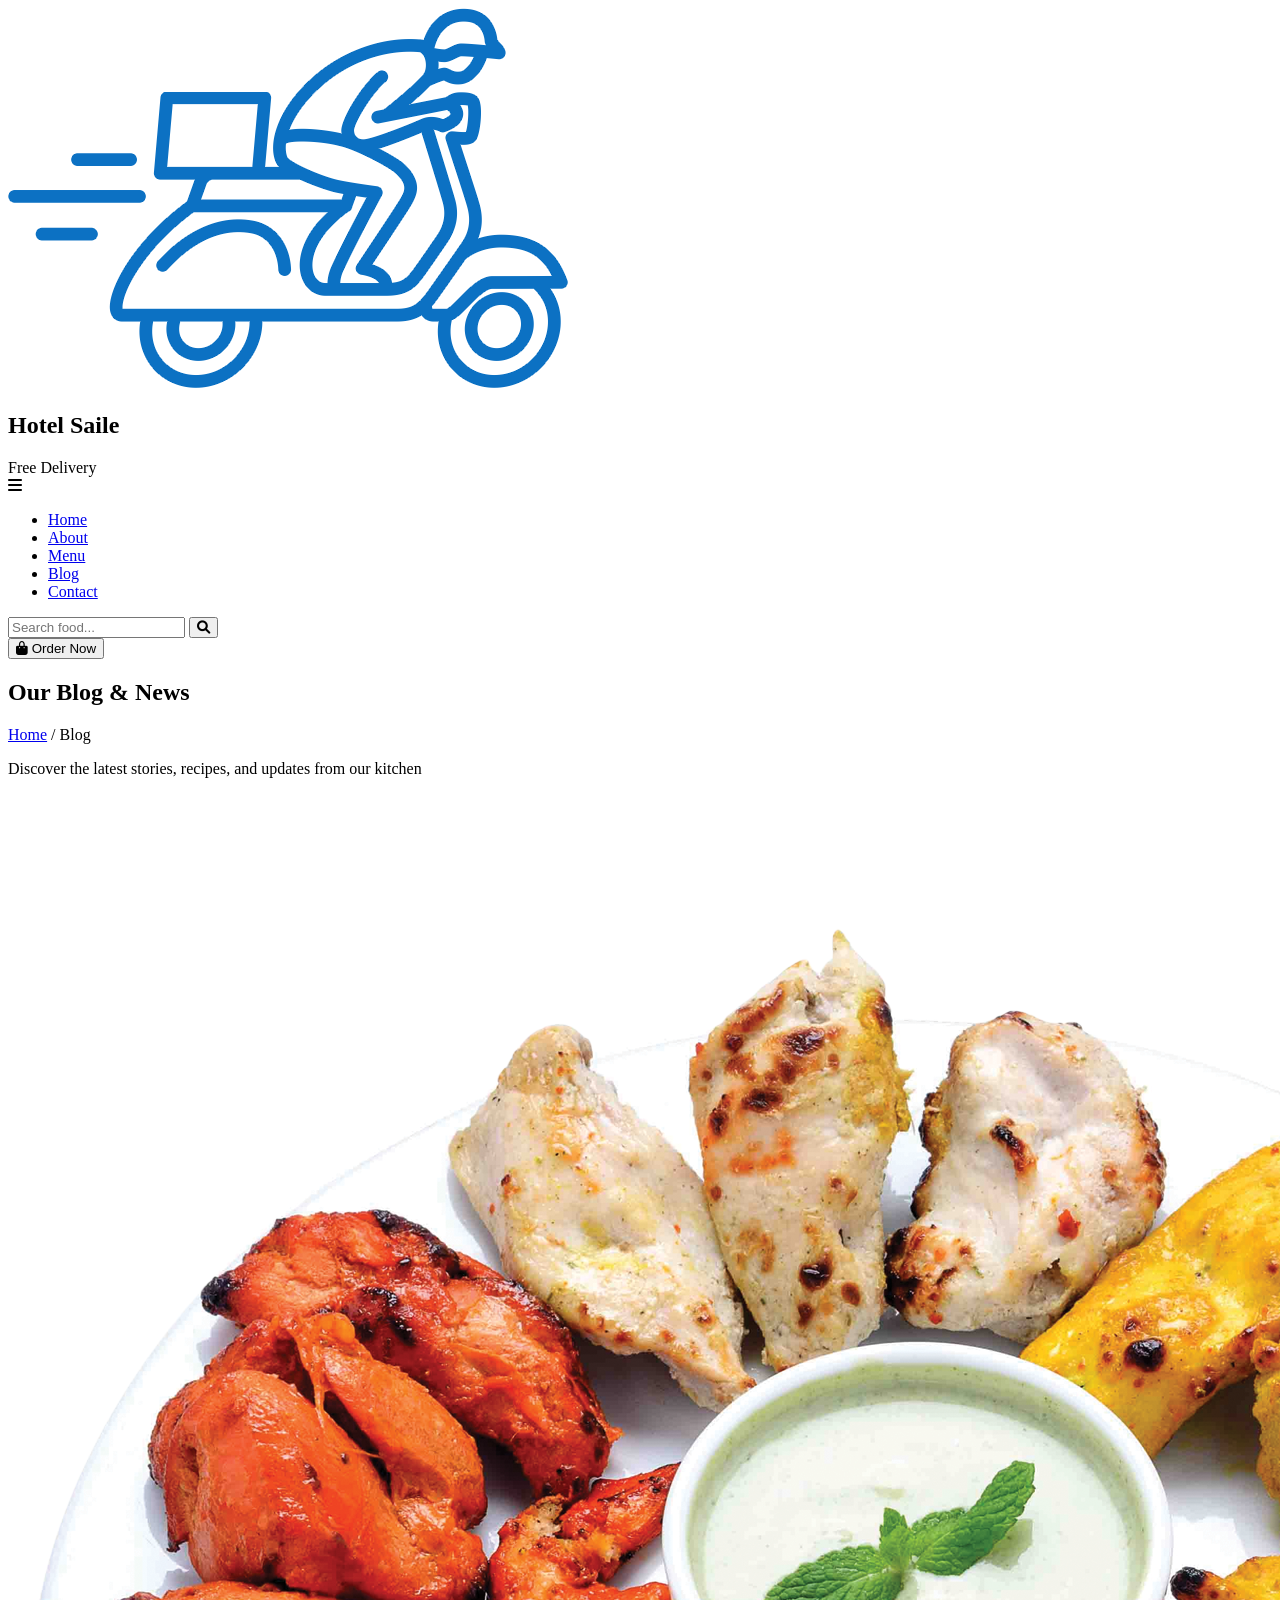
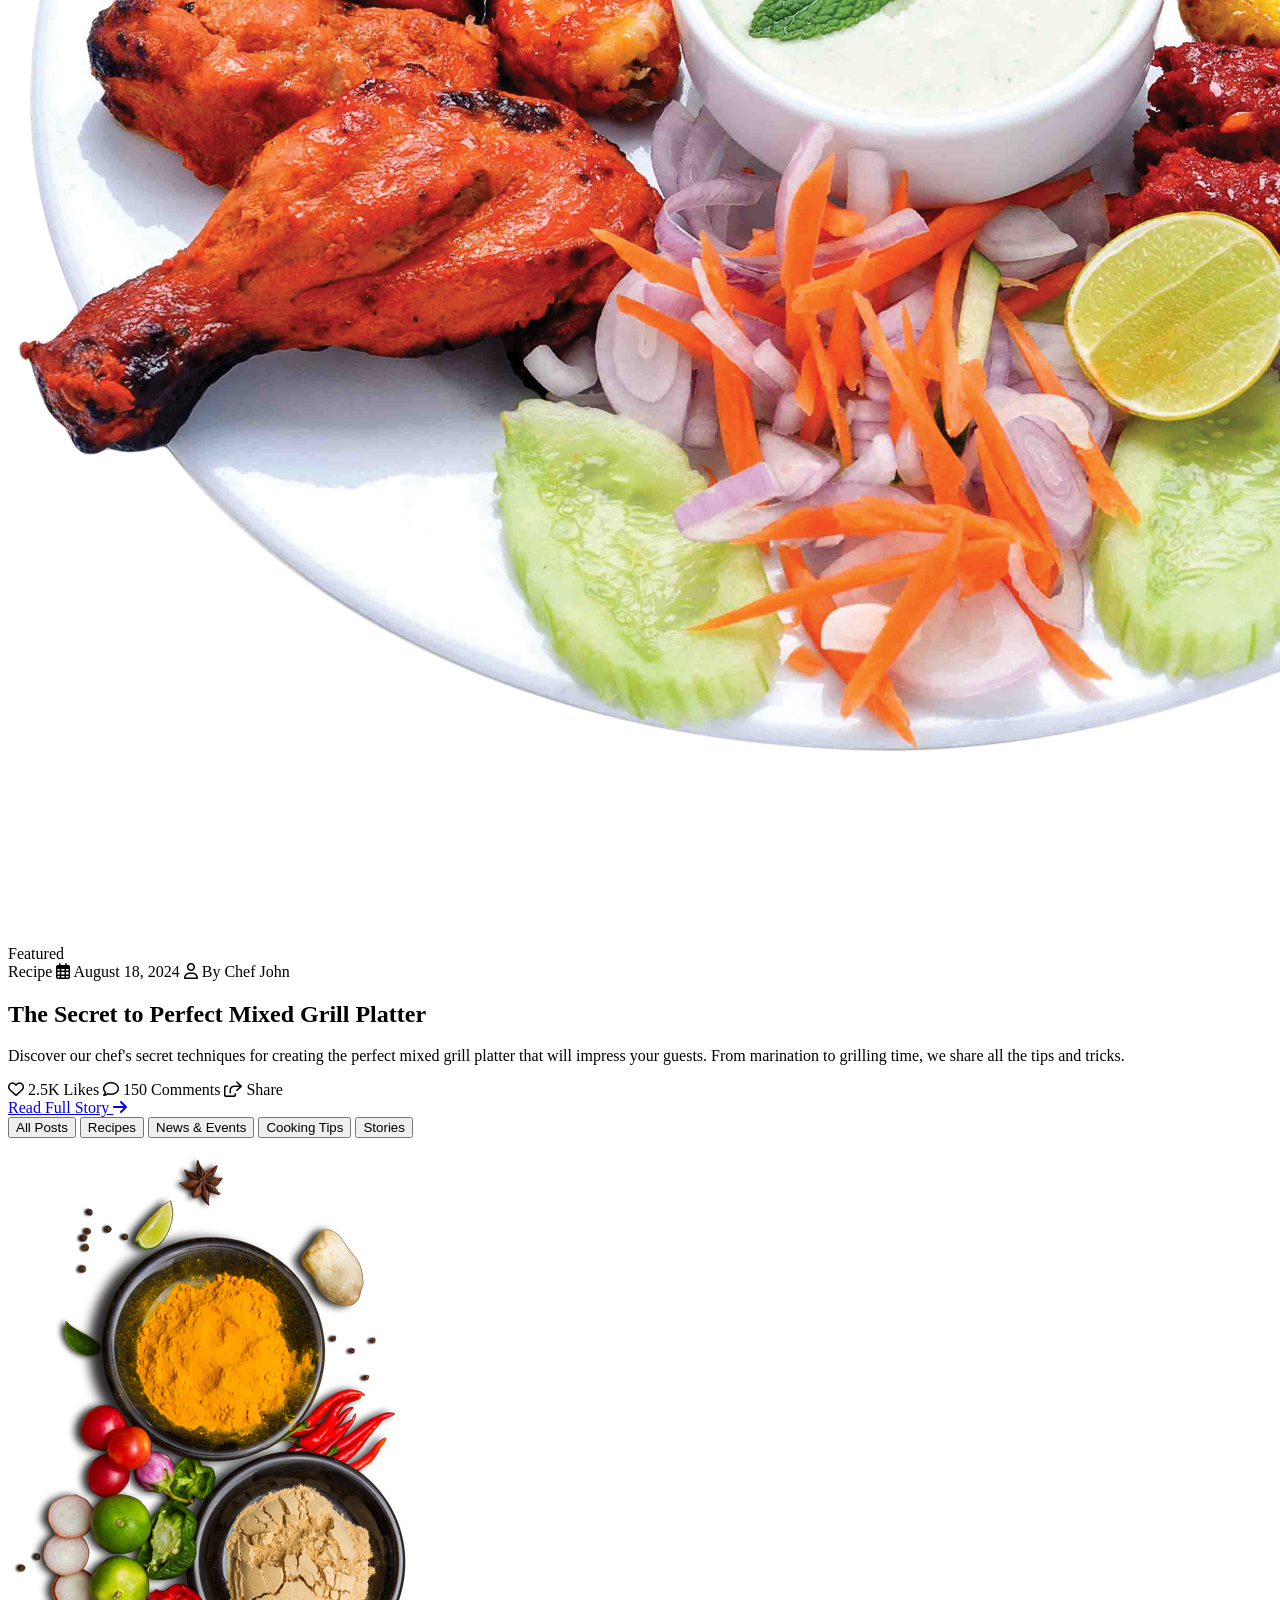
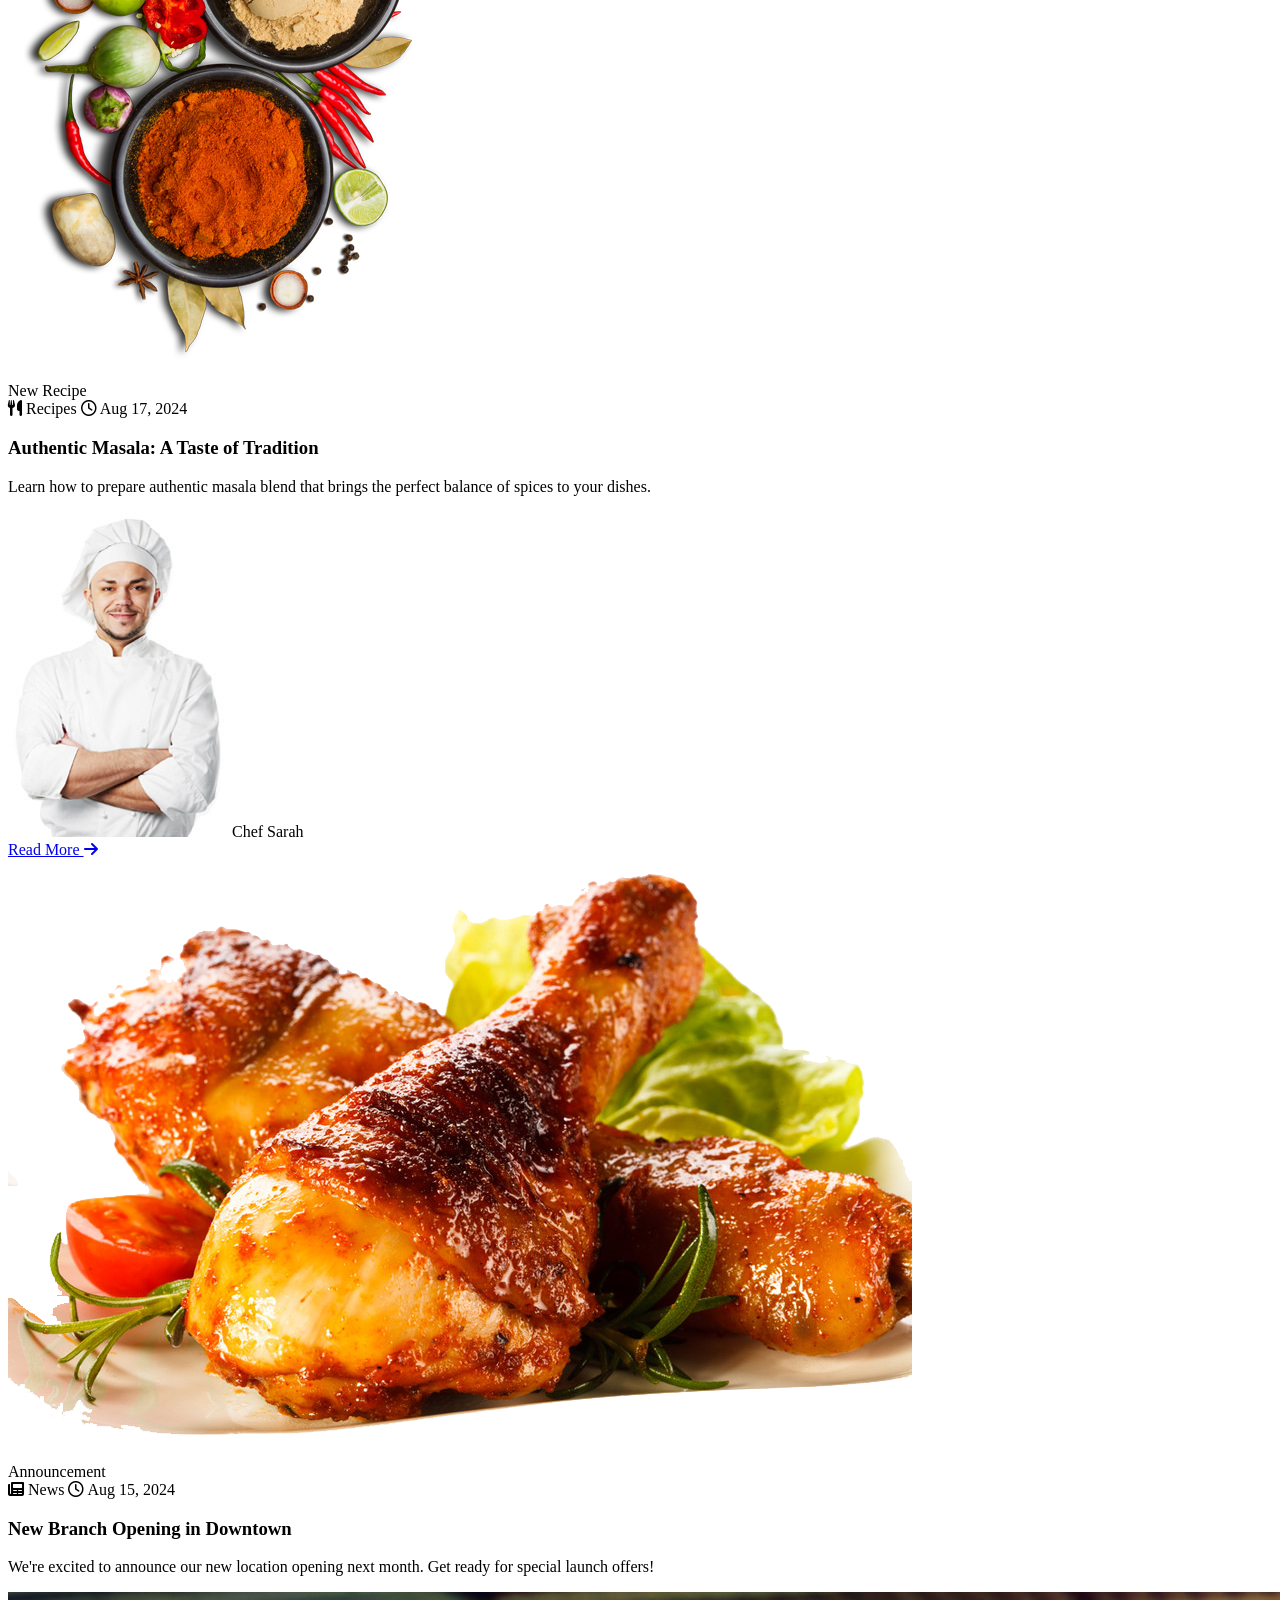
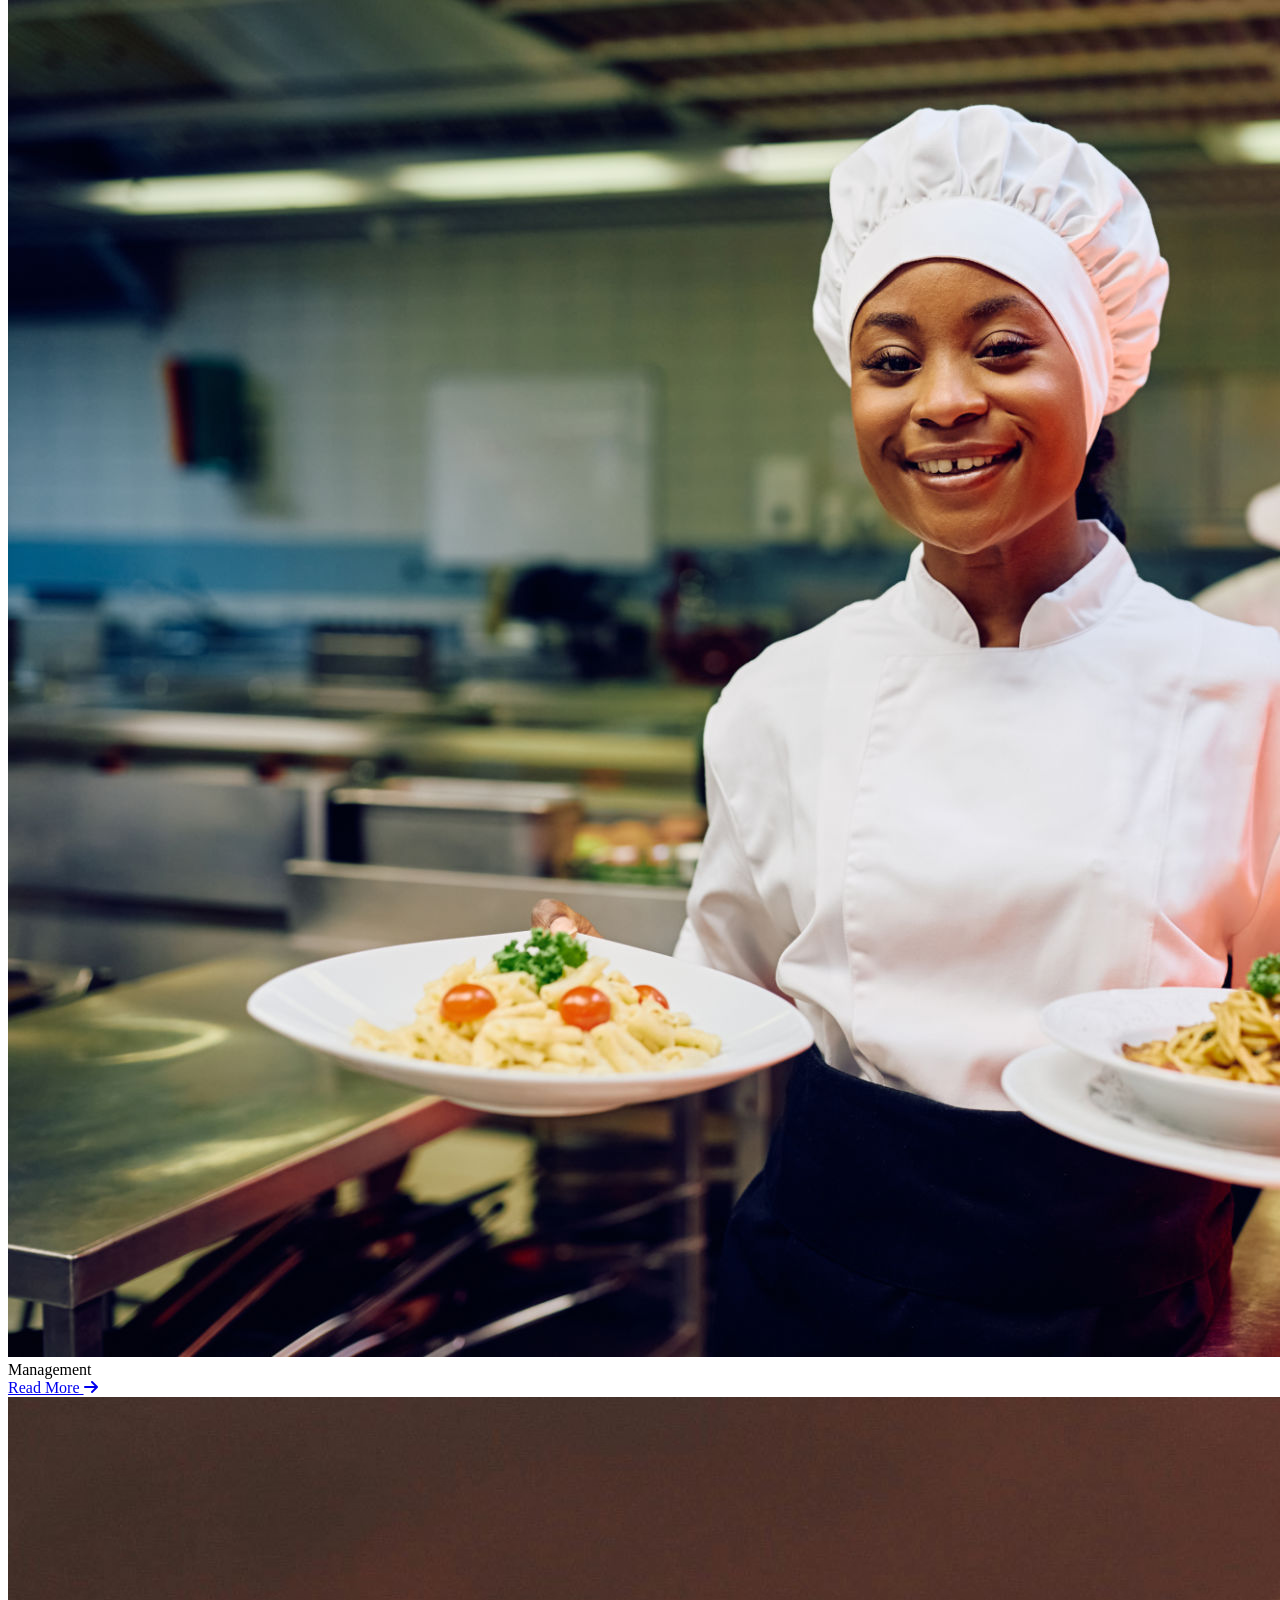
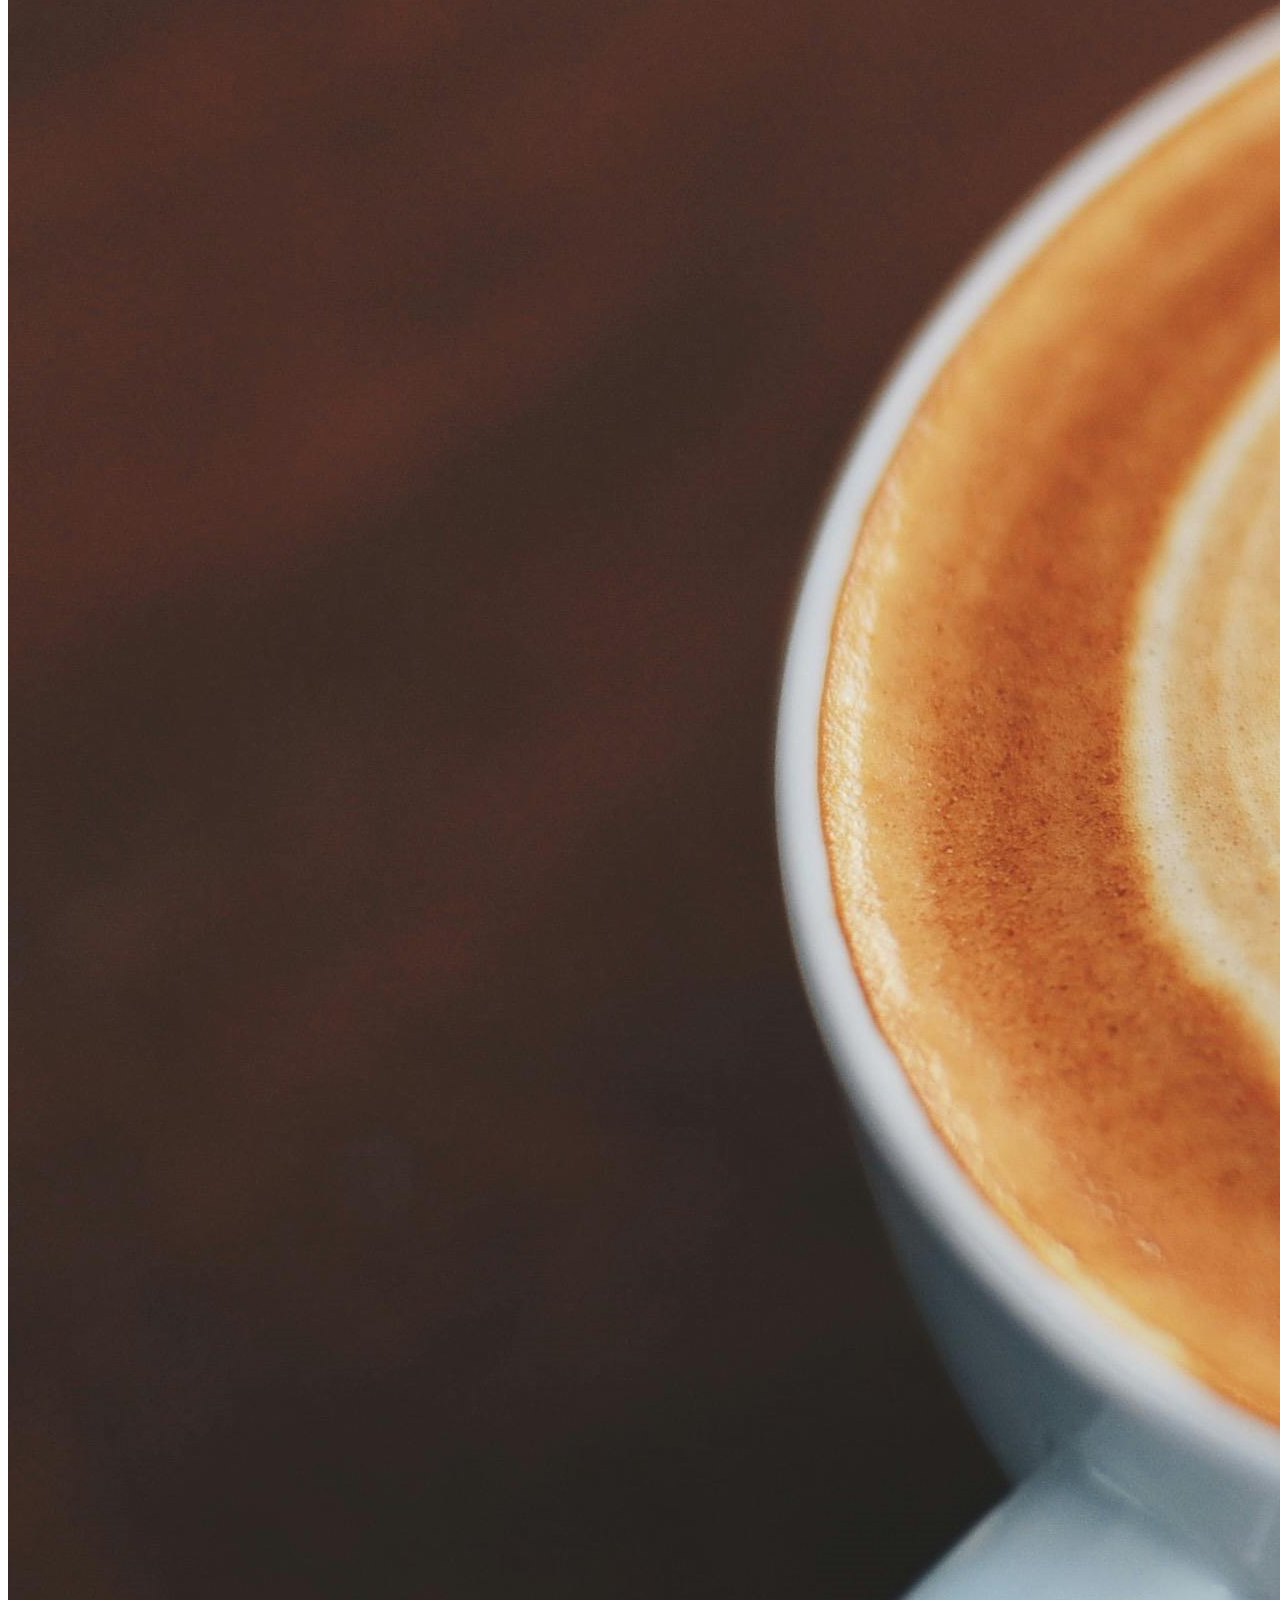
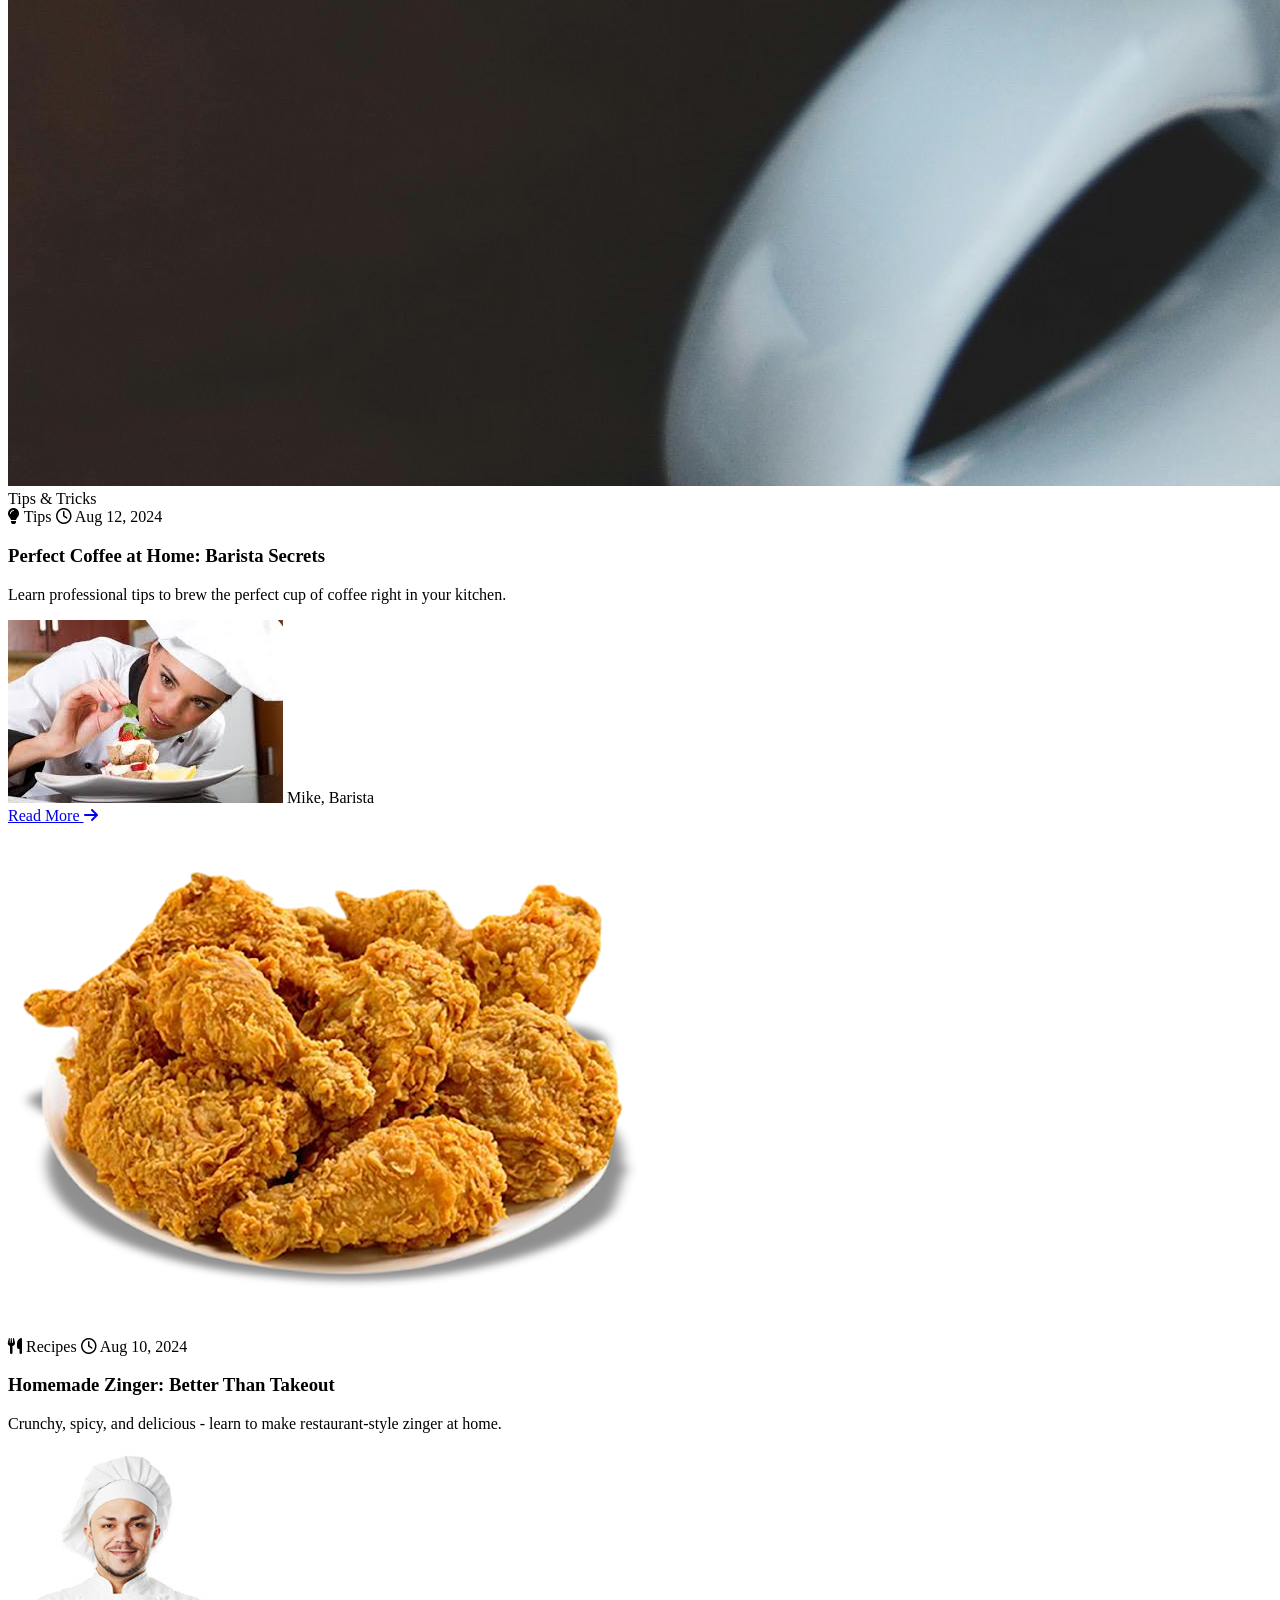
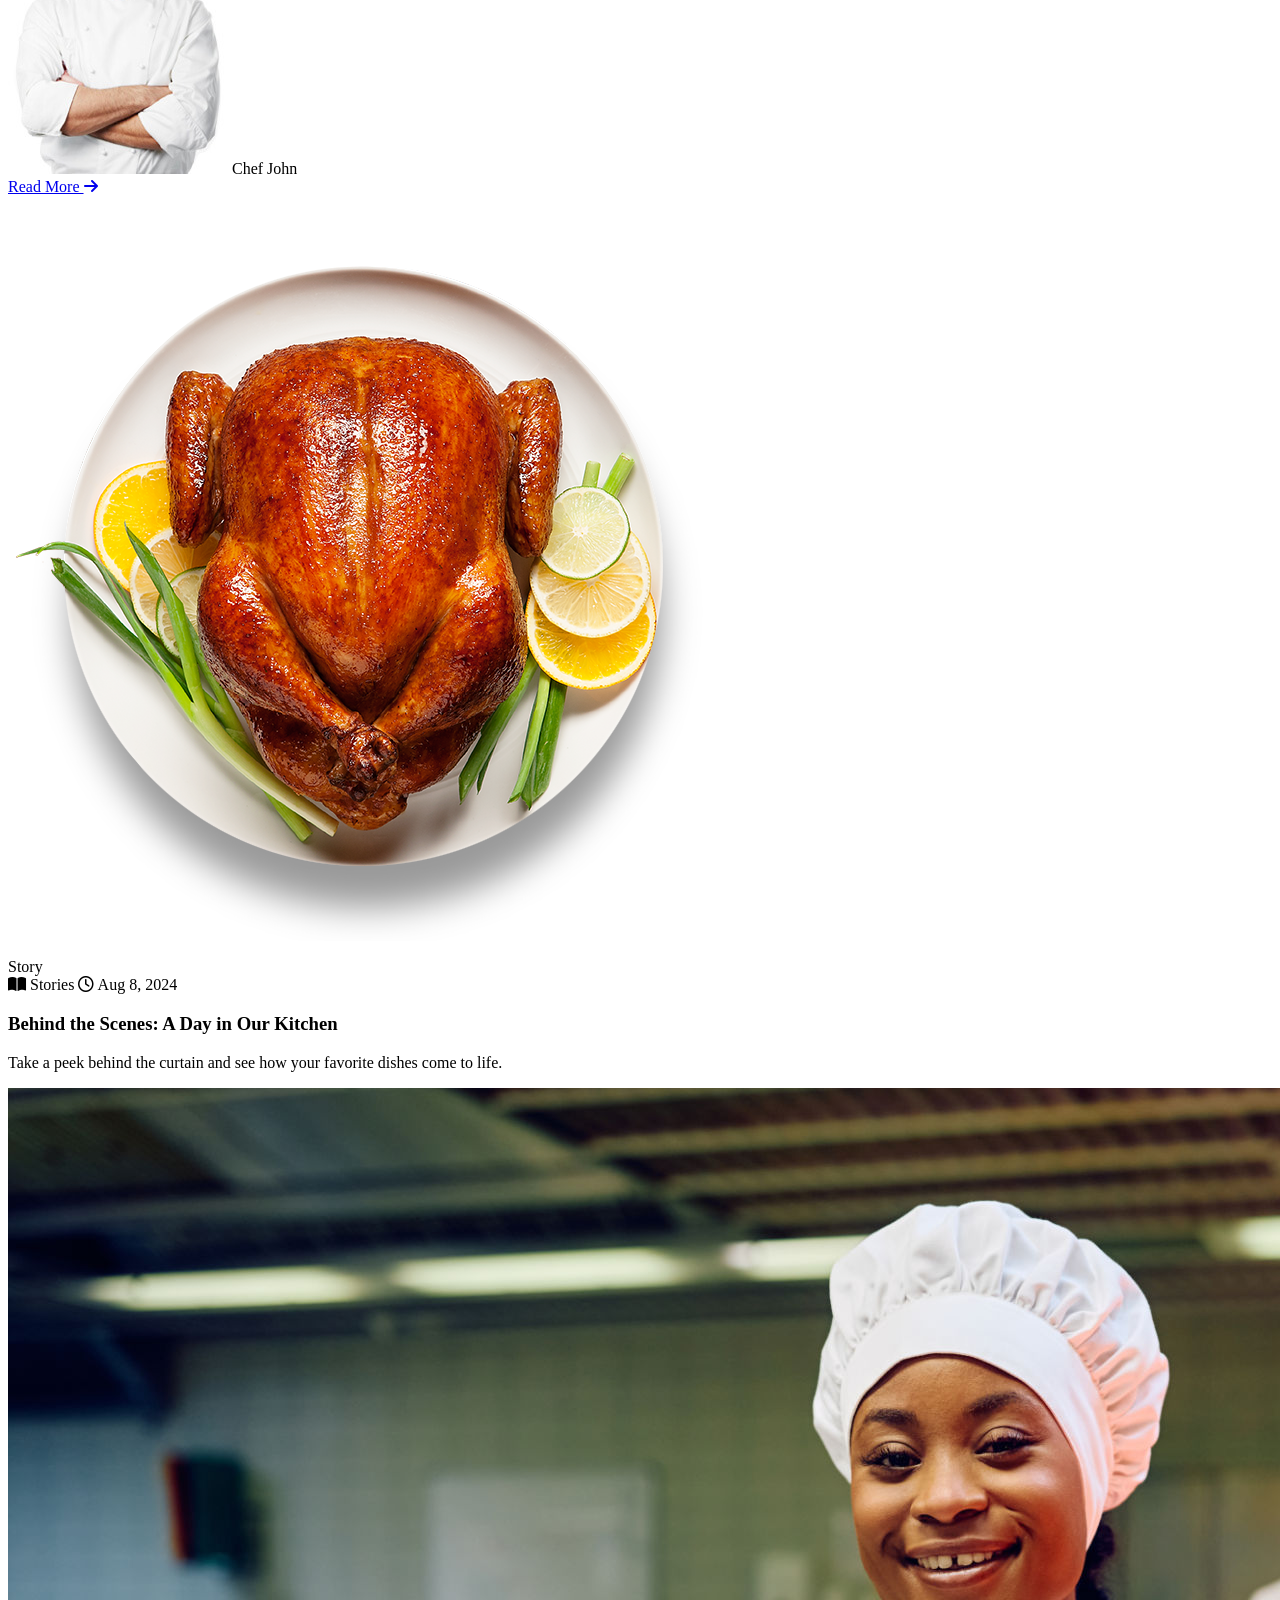
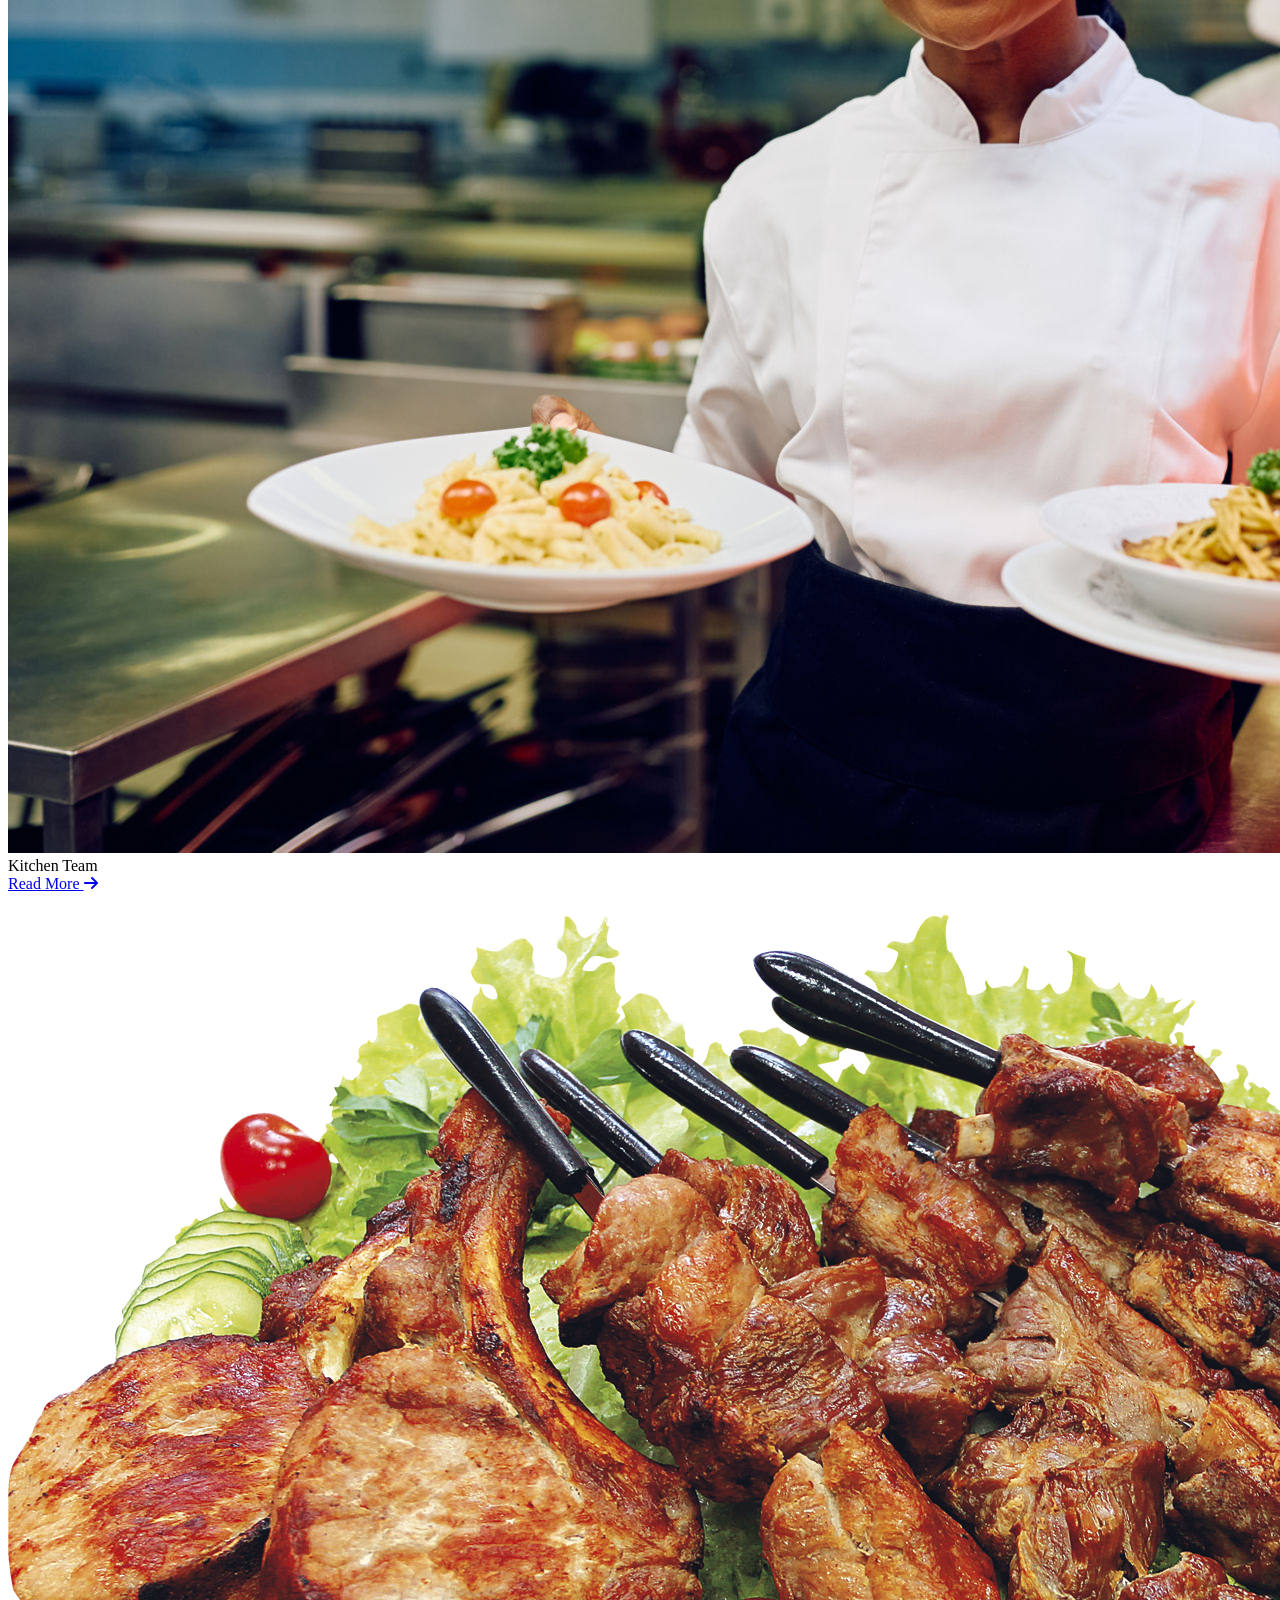
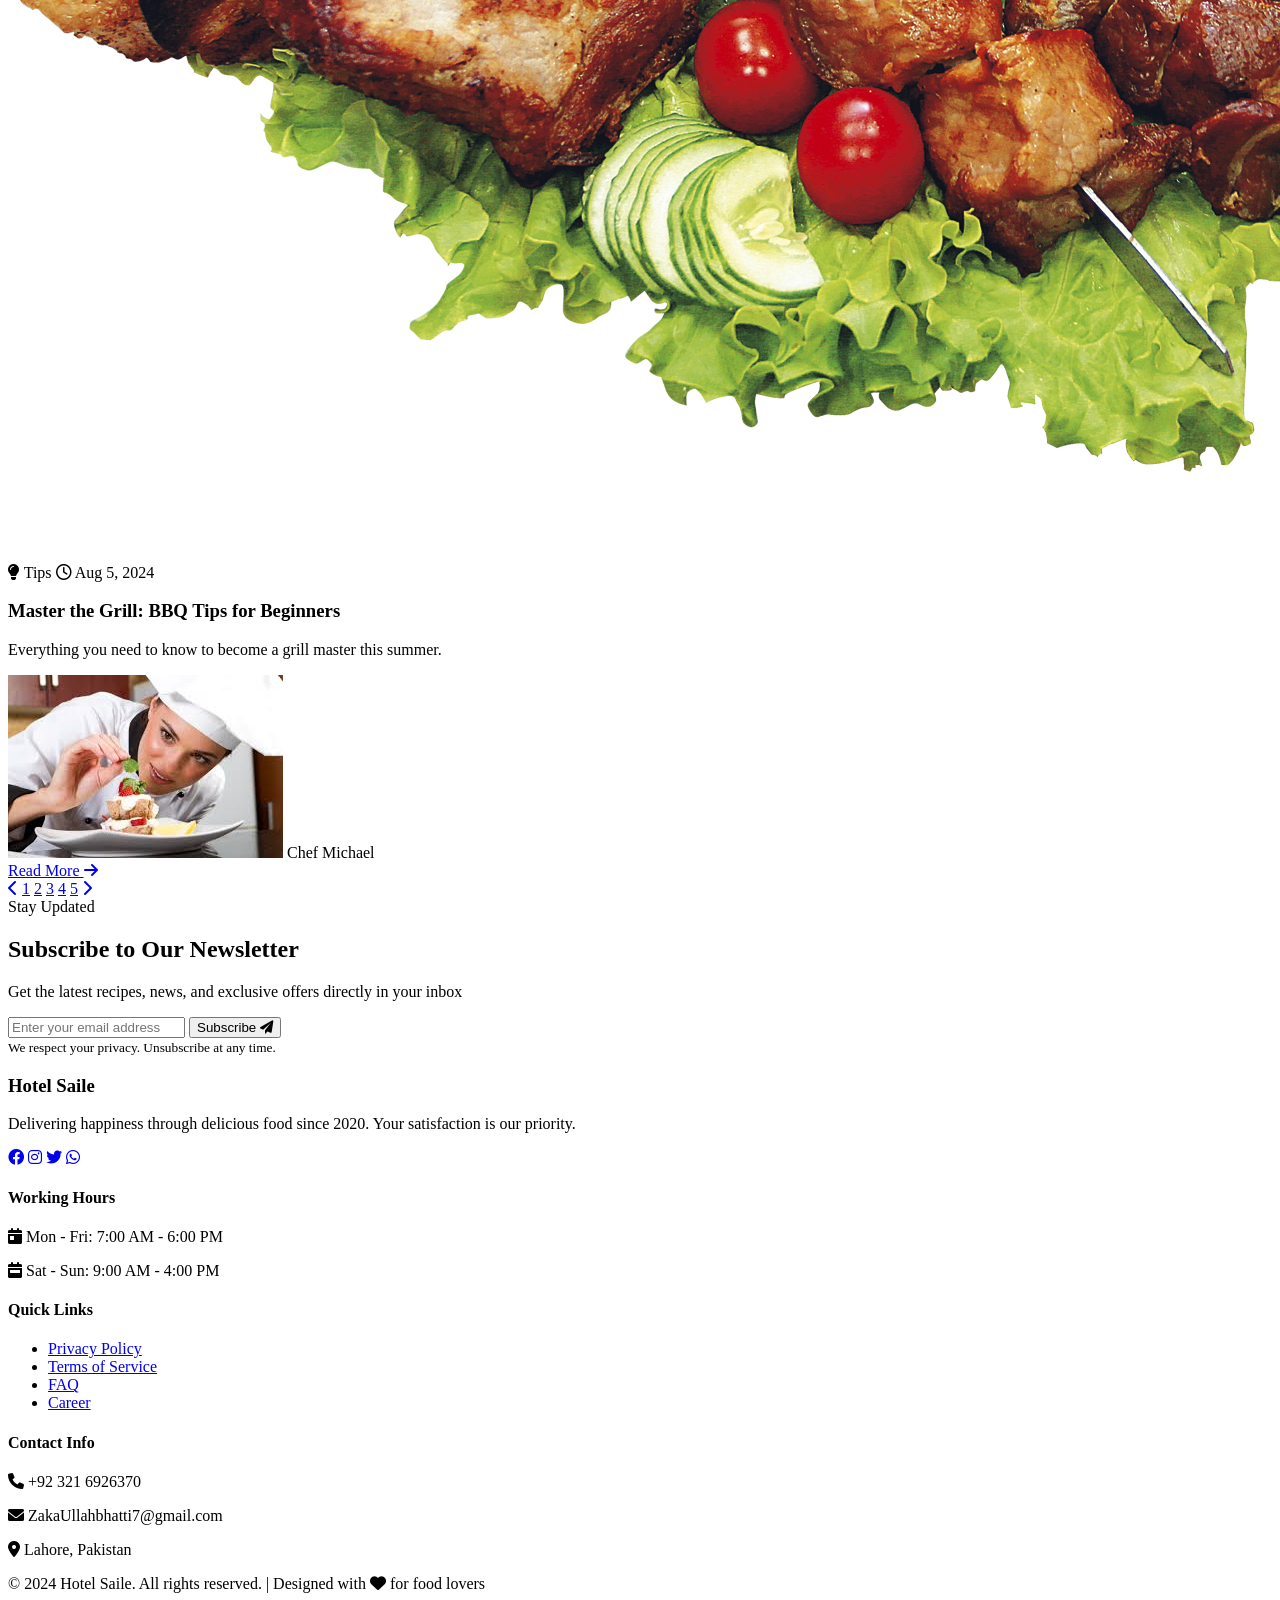
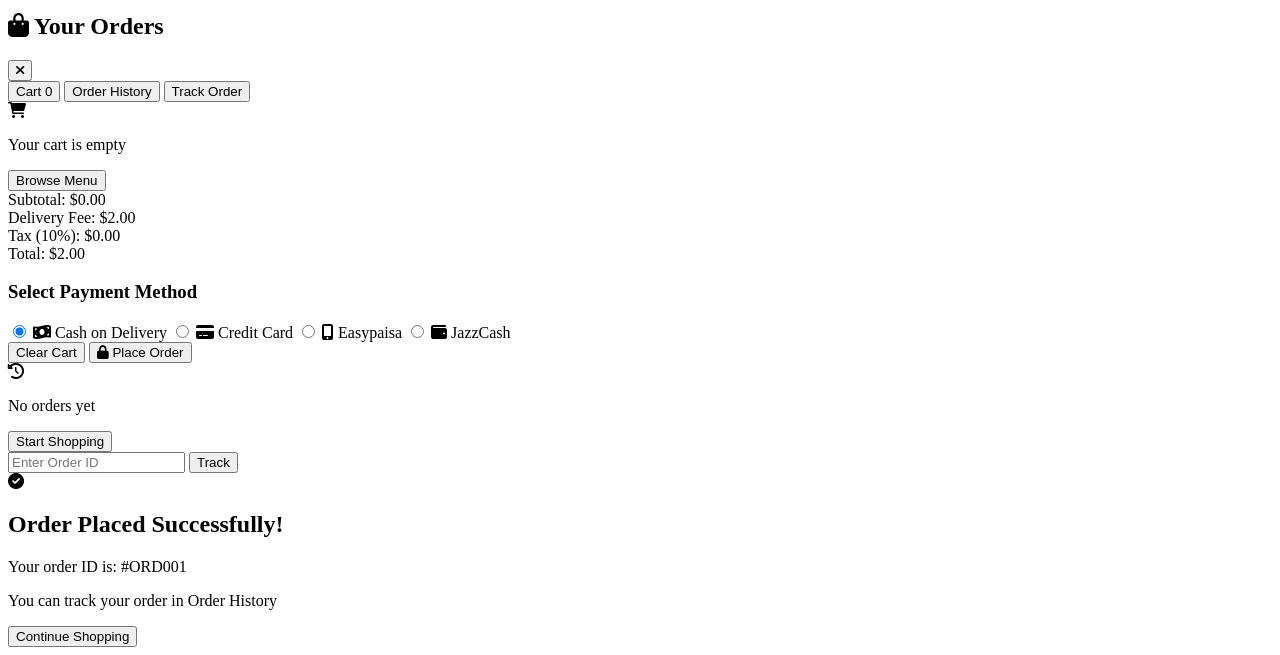
==== Blog_page.html @ b2fff1cb "commit" ====
<!DOCTYPE html>
<html lang="en">
<head>
    <meta charset="UTF-8">
    <meta name="viewport" content="width=device-width, initial-scale=1.0">
    <title>Hotel Saile - Blog & News</title>
    <link rel="stylesheet" href="css/Style.css">
    <link rel="stylesheet" href="https://cdnjs.cloudflare.com/ajax/libs/font-awesome/6.0.0-beta3/css/all.min.css">
    <link href="https://fonts.googleapis.com/css2?family=Poppins:wght@300;400;500;600;700&display=swap" rel="stylesheet">
</head>
<body>
    <div class="container">
        <!-- Navigation Bar -->
        <nav class="navbar">
            <div class="logo">
                <img src="img/LOGO Food.png" alt="Hotel Saile" class="logo-img">
                <div class="logo-text-wrapper">
                    <h2 class="logo-title">Hotel Saile</h2>
                    <span class="logo-subtitle">Free Delivery</span>
                </div>
            </div>
            
            <div class="nav-toggle" id="navToggle">
                <i class="fas fa-bars"></i>
            </div>

            <div class="nav-menu" id="navMenu">
                <ul class="nav-lists">
                    <li><a href="index.html">Home</a></li>
                    <li><a href="About.html">About</a></li>
                    <li><a href="Menu.html">Menu</a></li>
                    <li class="active"><a href="Blog_page.html">Blog</a></li>
                    <li><a href="Contact.html">Contact</a></li>
                </ul>
                <div class="search-box">
                    <input type="text" id="globalSearch" placeholder="Search food...">
                    <button id="searchBtn" class="search-btn">
                        <i class="fas fa-search"></i>
                    </button>
                </div>
                <button class="btn-primary order-btn">
                    <i class="fas fa-shopping-bag"></i>
                    Order Now
                </button>
            </div>
        </nav>

        <!-- Blog Hero Section -->
        <section class="blog-hero">
            <div class="blog-header">
                <h1>Our <span class="highlight">Blog</span> & News</h1>
                <div class="breadcrumb">
                    <a href="Indixs.html">Home</a> / <span>Blog</span>
                </div>
                <p class="blog-intro">Discover the latest stories, recipes, and updates from our kitchen</p>
            </div>
        </section>

        <!-- Featured Post -->
        <section class="featured-post">
            <div class="featured-grid">
                <div class="featured-image">
                    <img src="img/Mix dish.png" alt="Featured Dish">
                    <div class="featured-badge">Featured</div>
                </div>
                <div class="featured-content">
                    <div class="post-meta">
                        <span class="post-category">Recipe</span>
                        <span class="post-date"><i class="far fa-calendar-alt"></i> August 18, 2024</span>
                        <span class="post-author"><i class="far fa-user"></i> By Chef John</span>
                    </div>
                    <h2>The Secret to Perfect Mixed Grill Platter</h2>
                    <p class="post-excerpt">Discover our chef's secret techniques for creating the perfect mixed grill platter that will impress your guests. From marination to grilling time, we share all the tips and tricks.</p>
                    <div class="post-stats">
                        <span><i class="far fa-heart"></i> 2.5K Likes</span>
                        <span><i class="far fa-comment"></i> 150 Comments</span>
                        <span><i class="far fa-share-square"></i> Share</span>
                    </div>
                    <a href="#" class="btn-primary">Read Full Story <i class="fas fa-arrow-right"></i></a>
                </div>
            </div>
        </section>

        <!-- Blog Categories -->
        <section class="blog-categories">
            <div class="categories-wrapper">
                <button class="category-btn active" data-category="all">All Posts</button>
                <button class="category-btn" data-category="recipes">Recipes</button>
                <button class="category-btn" data-category="news">News & Events</button>
                <button class="category-btn" data-category="tips">Cooking Tips</button>
                <button class="category-btn" data-category="stories">Stories</button>
            </div>
        </section>

        <!-- Blog Posts Grid -->
        <section class="blog-posts-section">
            <div class="blog-grid">
                <!-- Post 1 -->
                <article class="blog-card" data-category="recipes">
                    <div class="blog-card-image">
                        <img src="img/Misala.png" alt="Masala Recipe">
                        <div class="blog-card-badge">New Recipe</div>
                    </div>
                    <div class="blog-card-content">
                        <div class="blog-meta">
                            <span class="blog-category"><i class="fas fa-utensils"></i> Recipes</span>
                            <span class="blog-date"><i class="far fa-clock"></i> Aug 17, 2024</span>
                        </div>
                        <h3>Authentic Masala: A Taste of Tradition</h3>
                        <p>Learn how to prepare authentic masala blend that brings the perfect balance of spices to your dishes.</p>
                        <div class="blog-footer">
                            <div class="blog-author">
                                <img src="img/chef1.jpg" alt="Author" onerror="this.src='https://via.placeholder.com/40x40?text=Chef'">
                                <span>Chef Sarah</span>
                            </div>
                            <a href="#" class="read-more">Read More <i class="fas fa-arrow-right"></i></a>
                        </div>
                    </div>
                </article>

                <!-- Post 2 -->
                <article class="blog-card" data-category="news">
                    <div class="blog-card-image">
                        <img src="img/Chikan rost.png" alt="Restaurant News">
                        <div class="blog-card-badge">Announcement</div>
                    </div>
                    <div class="blog-card-content">
                        <div class="blog-meta">
                            <span class="blog-category"><i class="fas fa-newspaper"></i> News</span>
                            <span class="blog-date"><i class="far fa-clock"></i> Aug 15, 2024</span>
                        </div>
                        <h3>New Branch Opening in Downtown</h3>
                        <p>We're excited to announce our new location opening next month. Get ready for special launch offers!</p>
                        <div class="blog-footer">
                            <div class="blog-author">
                                <img src="img/chef2.jpg" alt="Author" onerror="this.src='https://via.placeholder.com/40x40?text=Admin'">
                                <span>Management</span>
                            </div>
                            <a href="#" class="read-more">Read More <i class="fas fa-arrow-right"></i></a>
                        </div>
                    </div>
                </article>

                <!-- Post 3 -->
                <article class="blog-card" data-category="tips">
                    <div class="blog-card-image">
                        <img src="img/coffee.jpg" alt="Coffee Tips">
                        <div class="blog-card-badge">Tips & Tricks</div>
                    </div>
                    <div class="blog-card-content">
                        <div class="blog-meta">
                            <span class="blog-category"><i class="fas fa-lightbulb"></i> Tips</span>
                            <span class="blog-date"><i class="far fa-clock"></i> Aug 12, 2024</span>
                        </div>
                        <h3>Perfect Coffee at Home: Barista Secrets</h3>
                        <p>Learn professional tips to brew the perfect cup of coffee right in your kitchen.</p>
                        <div class="blog-footer">
                            <div class="blog-author">
                                <img src="img/chef3.jpg" alt="Author" onerror="this.src='https://via.placeholder.com/40x40?text=Barista'">
                                <span>Mike, Barista</span>
                            </div>
                            <a href="#" class="read-more">Read More <i class="fas fa-arrow-right"></i></a>
                        </div>
                    </div>
                </article>

                <!-- Post 4 -->
                <article class="blog-card" data-category="recipes">
                    <div class="blog-card-image">
                        <img src="img/Zingar Chikan.png" alt="Zinger Recipe">
                    </div>
                    <div class="blog-card-content">
                        <div class="blog-meta">
                            <span class="blog-category"><i class="fas fa-utensils"></i> Recipes</span>
                            <span class="blog-date"><i class="far fa-clock"></i> Aug 10, 2024</span>
                        </div>
                        <h3>Homemade Zinger: Better Than Takeout</h3>
                        <p>Crunchy, spicy, and delicious - learn to make restaurant-style zinger at home.</p>
                        <div class="blog-footer">
                            <div class="blog-author">
                                <img src="img/chef1.jpg" alt="Author" onerror="this.src='https://via.placeholder.com/40x40?text=Chef'">
                                <span>Chef John</span>
                            </div>
                            <a href="#" class="read-more">Read More <i class="fas fa-arrow-right"></i></a>
                        </div>
                    </div>
                </article>

                <!-- Post 5 -->
                <article class="blog-card" data-category="stories">
                    <div class="blog-card-image">
                        <img src="img/Shagi full.png" alt="Kitchen Story">
                        <div class="blog-card-badge">Story</div>
                    </div>
                    <div class="blog-card-content">
                        <div class="blog-meta">
                            <span class="blog-category"><i class="fas fa-book-open"></i> Stories</span>
                            <span class="blog-date"><i class="far fa-clock"></i> Aug 8, 2024</span>
                        </div>
                        <h3>Behind the Scenes: A Day in Our Kitchen</h3>
                        <p>Take a peek behind the curtain and see how your favorite dishes come to life.</p>
                        <div class="blog-footer">
                            <div class="blog-author">
                                <img src="img/chef2.jpg" alt="Author" onerror="this.src='https://via.placeholder.com/40x40?text=Team'">
                                <span>Kitchen Team</span>
                            </div>
                            <a href="#" class="read-more">Read More <i class="fas fa-arrow-right"></i></a>
                        </div>
                    </div>
                </article>

                <!-- Post 6 -->
                <article class="blog-card" data-category="tips">
                    <div class="blog-card-image">
                        <img src="img/Kabab_and_Chikan.png" alt="Grilling Tips">
                    </div>
                    <div class="blog-card-content">
                        <div class="blog-meta">
                            <span class="blog-category"><i class="fas fa-lightbulb"></i> Tips</span>
                            <span class="blog-date"><i class="far fa-clock"></i> Aug 5, 2024</span>
                        </div>
                        <h3>Master the Grill: BBQ Tips for Beginners</h3>
                        <p>Everything you need to know to become a grill master this summer.</p>
                        <div class="blog-footer">
                            <div class="blog-author">
                                <img src="img/chef3.jpg" alt="Author" onerror="this.src='https://via.placeholder.com/40x40?text=Chef'">
                                <span>Chef Michael</span>
                            </div>
                            <a href="#" class="read-more">Read More <i class="fas fa-arrow-right"></i></a>
                        </div>
                    </div>
                </article>
            </div>
        </section>

        <!-- Pagination -->
        <section class="pagination-section">
            <div class="pagination">
                <a href="#" class="page-link disabled"><i class="fas fa-chevron-left"></i></a>
                <a href="#" class="page-link active">1</a>
                <a href="#" class="page-link">2</a>
                <a href="#" class="page-link">3</a>
                <a href="#" class="page-link">4</a>
                <a href="#" class="page-link">5</a>
                <a href="#" class="page-link"><i class="fas fa-chevron-right"></i></a>
            </div>
        </section>

        <!-- Newsletter Section -->
        <section class="newsletter-section">
            <div class="newsletter-content">
                <span class="badge">Stay Updated</span>
                <h2>Subscribe to Our <span class="highlight">Newsletter</span></h2>
                <p>Get the latest recipes, news, and exclusive offers directly in your inbox</p>
                
                <form class="newsletter-form" id="newsletterForm">
                    <div class="form-group">
                        <input type="email" placeholder="Enter your email address" required>
                        <button type="submit" class="btn-primary">Subscribe <i class="fas fa-paper-plane"></i></button>
                    </div>
                    <small>We respect your privacy. Unsubscribe at any time.</small>
                </form>
            </div>
        </section>

        <!-- Footer -->
        <footer class="footer">
            <div class="footer-content">
                <div class="footer-section">
                    <h3>Hotel Saile</h3>
                    <p>Delivering happiness through delicious food since 2020. Your satisfaction is our priority.</p>
                    <div class="social-links">
                        <a href="#"><i class="fab fa-facebook"></i></a>
                        <a href="#"><i class="fab fa-instagram"></i></a>
                        <a href="#"><i class="fab fa-twitter"></i></a>
                        <a href="#"><i class="fab fa-whatsapp"></i></a>
                    </div>
                </div>
                
                <div class="footer-section">
                    <h4>Working Hours</h4>
                    <div class="working-hours">
                        <p><i class="fas fa-calendar-day"></i> Mon - Fri: 7:00 AM - 6:00 PM</p>
                        <p><i class="fas fa-calendar-week"></i> Sat - Sun: 9:00 AM - 4:00 PM</p>
                    </div>
                </div>
                
                <div class="footer-section">
                    <h4>Quick Links</h4>
                    <ul class="footer-links">
                        <li><a href="#">Privacy Policy</a></li>
                        <li><a href="#">Terms of Service</a></li>
                        <li><a href="#">FAQ</a></li>
                        <li><a href="#">Career</a></li>
                    </ul>
                </div>
                
                <div class="footer-section">
                    <h4>Contact Info</h4>
                    <p><i class="fas fa-phone"></i> +92 321 6926370</p>
                    <p><i class="fas fa-envelope"></i> ZakaUllahbhatti7@gmail.com</p>
                    <p><i class="fas fa-map-marker-alt"></i> Lahore, Pakistan</p>
                </div>
            </div>
            
            <div class="footer-bottom">
                <p>&copy; 2024 Hotel Saile. All rights reserved. | Designed with <i class="fas fa-heart"></i> for food lovers</p>
            </div>
        </footer>
    </div>

    <script src="JS/main.js"></script>
    <script>
        // Blog Category Filter
        document.addEventListener('DOMContentLoaded', function() {
            const categoryBtns = document.querySelectorAll('.category-btn');
            const blogCards = document.querySelectorAll('.blog-card');

            categoryBtns.forEach(btn => {
                btn.addEventListener('click', function() {
                    // Remove active class from all buttons
                    categoryBtns.forEach(b => b.classList.remove('active'));
                    
                    // Add active class to clicked button
                    this.classList.add('active');
                    
                    // Get category
                    const category = this.getAttribute('data-category');
                    
                    // Filter blog cards
                    blogCards.forEach(card => {
                        if (category === 'all' || card.getAttribute('data-category') === category) {
                            card.style.display = 'block';
                            setTimeout(() => {
                                card.style.opacity = '1';
                                card.style.transform = 'translateY(0)';
                            }, 10);
                        } else {
                            card.style.opacity = '0';
                            card.style.transform = 'translateY(20px)';
                            setTimeout(() => {
                                card.style.display = 'none';
                            }, 300);
                        }
                    });
                });
            });

            // Newsletter Form Submission
            const newsletterForm = document.getElementById('newsletterForm');
            if (newsletterForm) {
                newsletterForm.addEventListener('submit', function(e) {
                    e.preventDefault();
                    const email = this.querySelector('input[type="email"]').value;
                    
                    // Show success message
                    alert(`Thank you for subscribing with ${email}! You'll receive our newsletter soon.`);
                    
                    // Reset form
                    this.reset();
                });
            }

            // Like button functionality
            const likeButtons = document.querySelectorAll('.fa-heart');
            likeButtons.forEach(like => {
                like.parentElement.addEventListener('click', function() {
                    const icon = this.querySelector('i');
                    icon.classList.toggle('far');
                    icon.classList.toggle('fas');
                    
                    if (icon.classList.contains('fas')) {
                        icon.style.color = '#ff4757';
                    } else {
                        icon.style.color = '';
                    }
                });
            });

            // Read more hover effect
            const readMoreLinks = document.querySelectorAll('.read-more');
            readMoreLinks.forEach(link => {
                link.addEventListener('mouseenter', function() {
                    this.querySelector('i').style.transform = 'translateX(5px)';
                });
                
                link.addEventListener('mouseleave', function() {
                    this.querySelector('i').style.transform = 'translateX(0)';
                });
            });
        });
    </script>
     <script src="JS/sacript.js"></script>
     <!-- Order Modal -->
     <div class="order-modal" id="orderModal">
         <div class="modal-content">
             <div class="modal-header">
                 <h2><i class="fas fa-shopping-bag"></i> Your Orders</h2>
                 <button class="modal-close"><i class="fas fa-times"></i></button>
             </div>
             
             <div class="modal-body">
                 <!-- Order Tabs -->
                 <div class="order-tabs">
                     <button class="order-tab active" data-tab="cart">Cart <span class="cart-count">0</span></button>
                     <button class="order-tab" data-tab="history">Order History</button>
                     <button class="order-tab" data-tab="track">Track Order</button>
                 </div>
                 
                 <!-- Cart Tab -->
                 <div class="tab-content active" id="cartTab">
                     <div class="cart-items">
                         <!-- Cart items will be added here dynamically -->
                     </div>
                     
                     <div class="cart-summary">
                         <div class="summary-row">
                             <span>Subtotal:</span>
                             <span class="subtotal">$0.00</span>
                         </div>
                         <div class="summary-row">
                             <span>Delivery Fee:</span>
                             <span class="delivery-fee">$2.00</span>
                         </div>
                         <div class="summary-row">
                             <span>Tax (10%):</span>
                             <span class="tax">$0.00</span>
                         </div>
                         <div class="summary-row total">
                             <span>Total:</span>
                             <span class="total-amount">$0.00</span>
                         </div>
                     </div>
                     
                     <div class="payment-methods">
                         <h3>Select Payment Method</h3>
                         <div class="payment-options">
                             <label class="payment-option">
                                 <input type="radio" name="payment" value="cash" checked>
                                 <i class="fas fa-money-bill-wave"></i>
                                 <span>Cash on Delivery</span>
                             </label>
                             <label class="payment-option">
                                 <input type="radio" name="payment" value="card">
                                 <i class="fas fa-credit-card"></i>
                                 <span>Credit Card</span>
                             </label>
                             <label class="payment-option">
                                 <input type="radio" name="payment" value="easypaisa">
                                 <i class="fas fa-mobile-alt"></i>
                                 <span>Easypaisa</span>
                             </label>
                             <label class="payment-option">
                                 <input type="radio" name="payment" value="jazzcash">
                                 <i class="fas fa-wallet"></i>
                                 <span>JazzCash</span>
                             </label>
                         </div>
                     </div>
                     
                     <!-- Card Payment Form -->
                     <div class="card-payment-form" id="cardPaymentForm" style="display: none;">
                         <h3>Card Details</h3>
                         <div class="form-group">
                             <input type="text" placeholder="Card Number" class="card-input">
                         </div>
                         <div class="form-row">
                             <div class="form-group">
                                 <input type="text" placeholder="MM/YY" class="card-input">
                             </div>
                             <div class="form-group">
                                 <input type="text" placeholder="CVV" class="card-input">
                             </div>
                         </div>
                         <div class="form-group">
                             <input type="text" placeholder="Cardholder Name" class="card-input">
                         </div>
                     </div>
                     
                     <!-- Mobile Payment Form -->
                     <div class="mobile-payment-form" id="mobilePaymentForm" style="display: none;">
                         <h3>Mobile Account Details</h3>
                         <div class="form-group">
                             <input type="text" placeholder="Mobile Number" class="mobile-input">
                         </div>
                         <div class="form-group">
                             <input type="text" placeholder="Account Holder Name" class="mobile-input">
                         </div>
                     </div>
                     
                     <div class="modal-actions">
                         <button class="btn-secondary clear-cart">Clear Cart</button>
                         <button class="btn-primary checkout-btn">
                             <i class="fas fa-lock"></i>
                             Place Order
                         </button>
                     </div>
                 </div>
                 
                 <!-- Order History Tab -->
                 <div class="tab-content" id="historyTab">
                     <div class="order-history-list">
                         <!-- Order history will be added here dynamically -->
                     </div>
                 </div>
                 
                 <!-- Track Order Tab -->
                 <div class="tab-content" id="trackTab">
                     <div class="track-order">
                         <div class="track-input">
                             <input type="text" id="orderId" placeholder="Enter Order ID">
                             <button class="btn-primary track-btn">Track</button>
                         </div>
                         <div class="track-result"></div>
                     </div>
                 </div>
             </div>
         </div>
     </div>
     
     <!-- Order Success Modal -->
     <div class="success-modal" id="successModal">
         <div class="success-content">
             <i class="fas fa-check-circle"></i>
             <h2>Order Placed Successfully!</h2>
             <p>Your order ID is: <span id="orderIdDisplay">#ORD001</span></p>
             <p>You can track your order in Order History</p>
             <button class="btn-primary close-success">Continue Shopping</button>
         </div>
     </div>
</body>
</html>
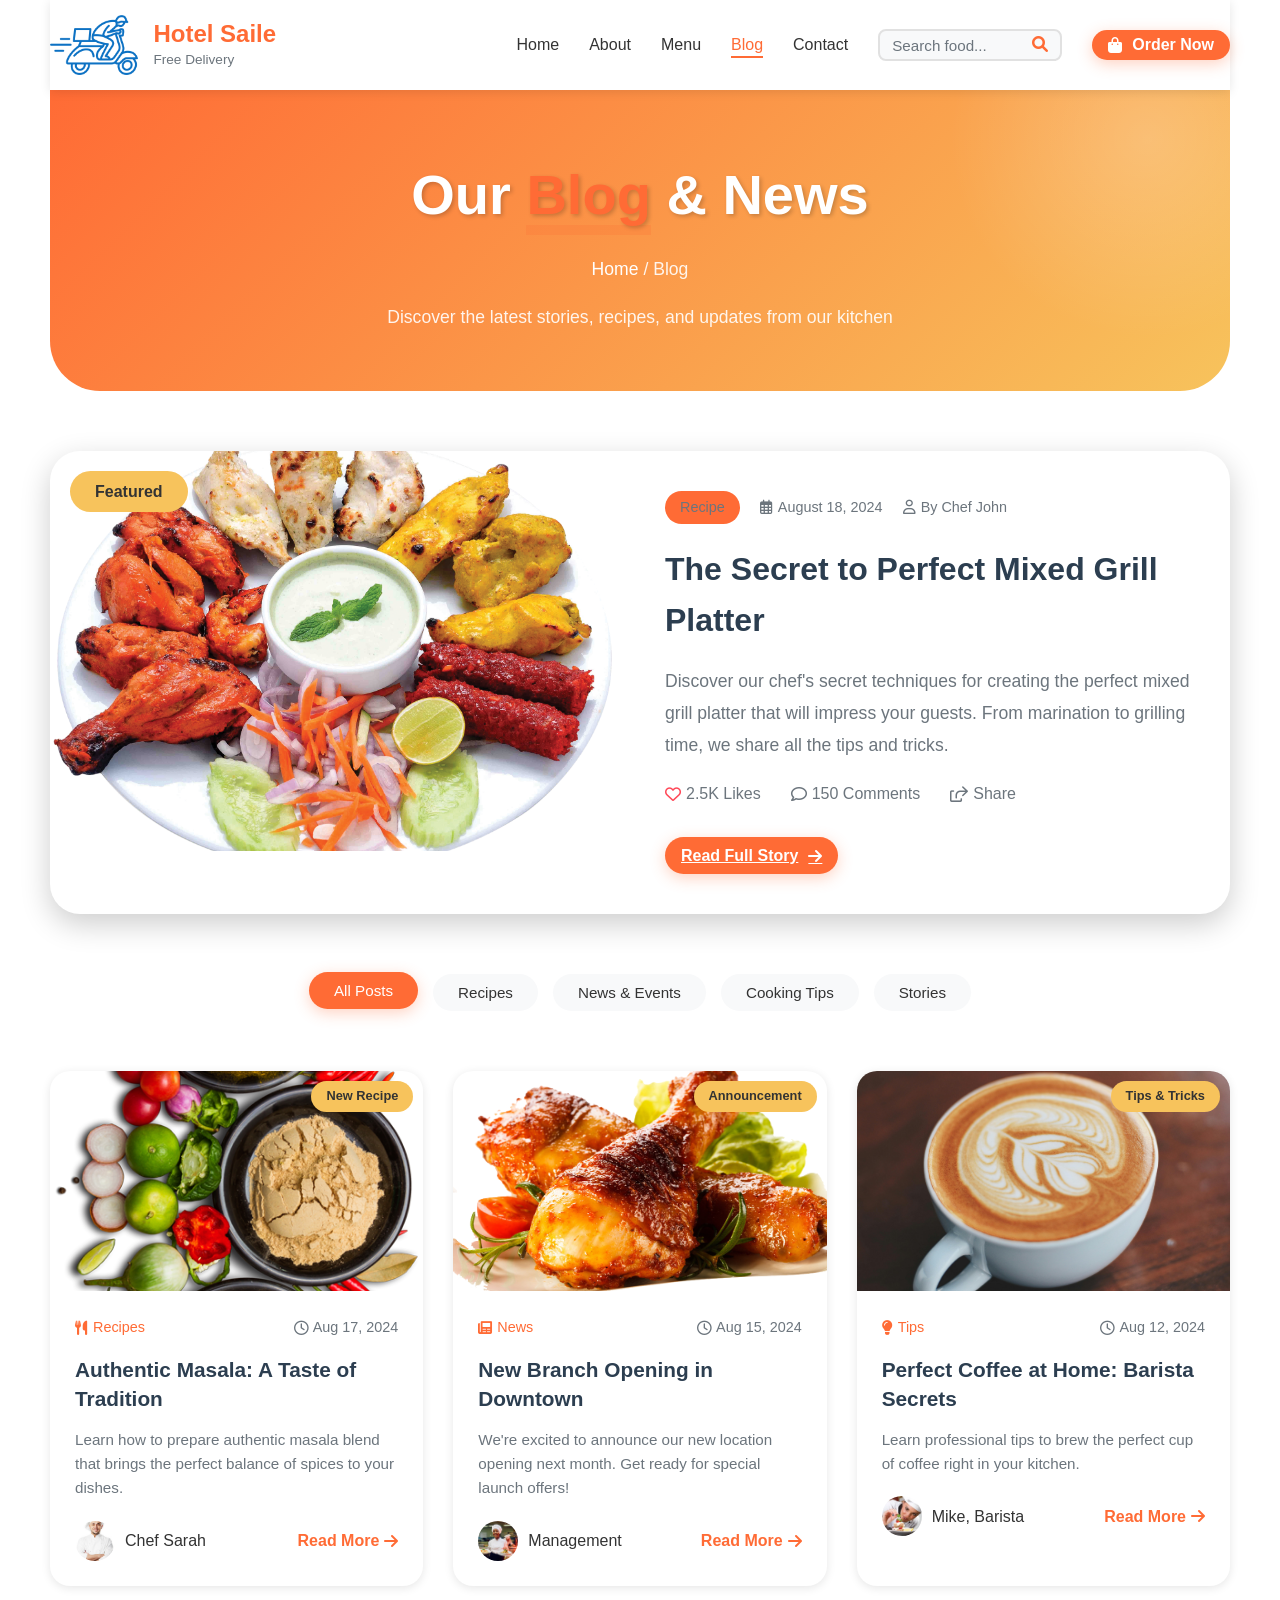
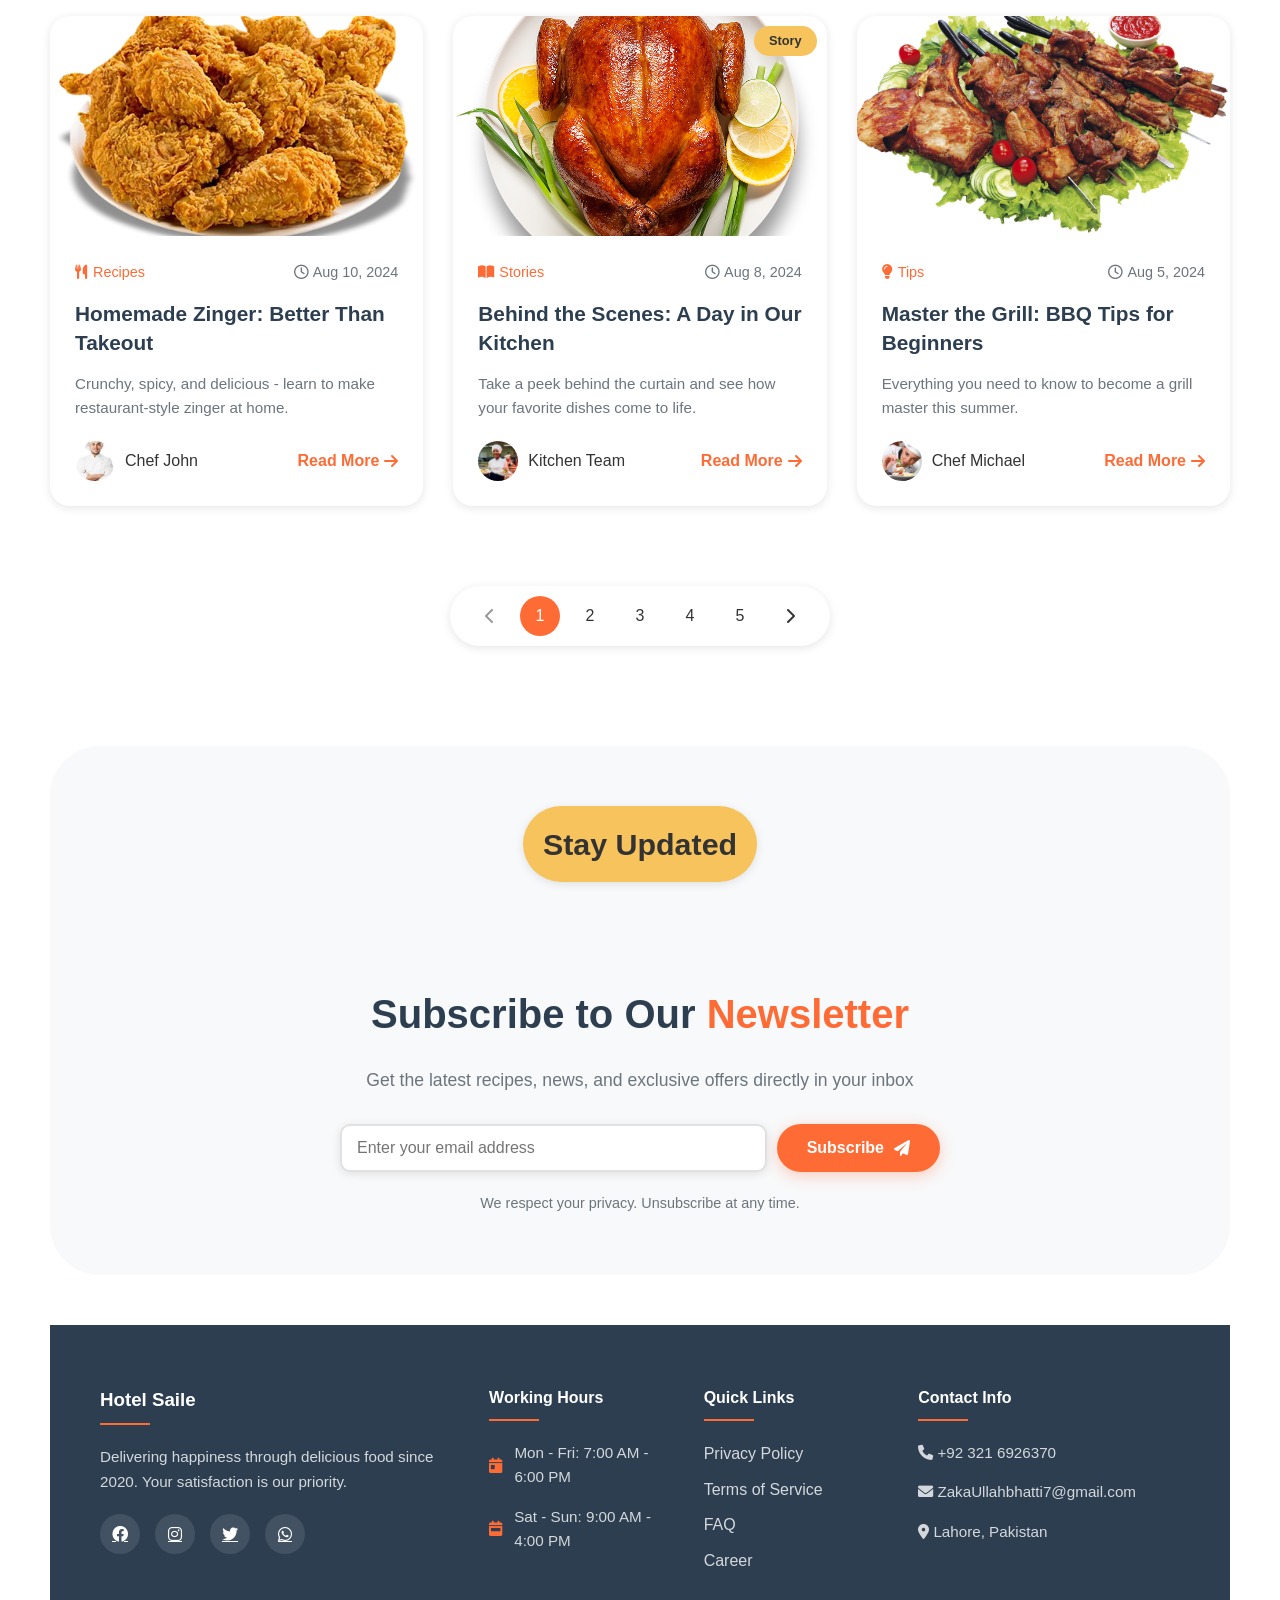
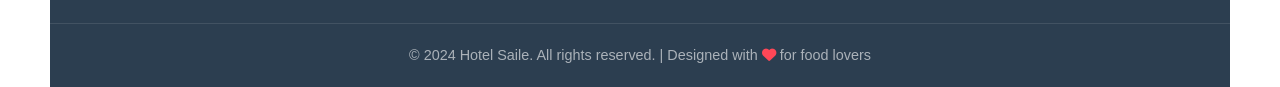
==== commit 592eea5e: "Update Blog_page.html" ====
--- a/Blog_page.html
+++ b/Blog_page.html
@@ -4,7 +4,7 @@
     <meta charset="UTF-8">
     <meta name="viewport" content="width=device-width, initial-scale=1.0">
     <title>Hotel Saile - Blog & News</title>
-    <link rel="stylesheet" href="css/Style.css">
+    <link rel="stylesheet" href="css/style.css">
     <link rel="stylesheet" href="https://cdnjs.cloudflare.com/ajax/libs/font-awesome/6.0.0-beta3/css/all.min.css">
     <link href="https://fonts.googleapis.com/css2?family=Poppins:wght@300;400;500;600;700&display=swap" rel="stylesheet">
 </head>
@@ -529,4 +529,4 @@
          </div>
      </div>
 </body>
-</html>+</html>
--- a/css/style.css
+++ b/css/style.css
@@ -0,0 +1,3289 @@
+/* Reset and Base Styles */
+* {
+    margin: 0;
+    padding: 0;
+    box-sizing: border-box;
+}
+
+:root {
+    --primary-color: #ff6b35;
+    --primary-dark: #e85d2c;
+    --secondary-color: #2c3e50;
+    --accent-color: #f7c35c;
+    --text-light: #f8f9fa;
+    --text-dark: #333333;
+    --text-muted: #6c757d;
+    --bg-light: #ffffff;
+    --bg-gray: #f8f9fa;
+    --shadow-sm: 0 2px 10px rgba(0, 0, 0, 0.1);
+    --shadow-md: 0 5px 20px rgba(0, 0, 0, 0.15);
+    --shadow-lg: 0 10px 30px rgba(0, 0, 0, 0.2);
+    --transition: all 0.3s ease;
+}
+
+body {
+    font-family: 'Poppins', sans-serif;
+    color: var(--text-dark);
+    line-height: 1.6;
+    overflow-x: hidden;
+}
+
+.container {
+    max-width: 1400px;
+    margin: 0 auto;
+    padding: 0 50px;
+}
+
+/* Navigation Styles */
+.navbar {
+    display: flex;
+    justify-content: space-between;
+    align-items: center;
+    padding: 15px 0;
+    position: sticky;
+    top: 0;
+    background: var(--bg-light);
+    z-index: 1000;
+    box-shadow: var(--shadow-sm);
+}
+
+.logo {
+    display: flex;
+    align-items: center;
+    gap: 15px;
+}
+
+.logo-img {
+    height: 60px;
+    width: auto;
+    transition: var(--transition);
+    
+}
+
+.logo-img:hover {
+    transform: scale(1.05);
+}
+
+.logo-text-wrapper {
+    display: flex;
+    flex-direction: column;
+}
+
+.logo-title {
+    font-size: 1.5rem;
+    font-weight: 700;
+    color: var(--primary-color);
+    line-height: 1.2;
+}
+
+.logo-subtitle {
+    font-size: 0.85rem;
+    color: var(--text-muted);
+    font-weight: 500;
+}
+
+.nav-toggle {
+    display: none;
+    font-size: 1.5rem;
+    cursor: pointer;
+    color: var(--secondary-color);
+}
+
+.nav-menu {
+    display: flex;
+    align-items: center;
+    gap: 30px;
+}
+
+.search-box {
+    display: flex;
+    align-items: center;
+    background: #f8f9fa;
+    border: 2px solid #e1e1e1;
+    border-radius: 8px;
+    padding: 5px 12px;
+    gap: 10px;
+    transition: var(--transition);
+}
+
+.search-box:hover {
+    border-color: var(--primary-color);
+    box-shadow: 0 0 0 3px rgba(255, 107, 53, 0.1);
+}
+
+.search-box input {
+    background: transparent;
+    border: none;
+    outline: none;
+    width: 130px;
+    padding: 0;
+    font-family: inherit;
+    font-size: 0.95rem;
+    color: var(--text-dark);
+}
+
+.search-box input::placeholder {
+    color: var(--text-muted);
+}
+
+.search-btn {
+    background: none;
+    border: none;
+    cursor: pointer;
+    color: var(--primary-color);
+    font-size: 1rem;
+    transition: var(--transition);
+    padding: 0;
+}
+
+.search-btn:hover {
+    transform: scale(1.15);
+}
+
+.nav-lists {
+    display: flex;
+    list-style: none;
+    gap: 30px;
+}
+
+.nav-lists li a {
+    text-decoration: none;
+    color: var(--text-dark);
+    font-weight: 500;
+    font-size: 1rem;
+    transition: var(--transition);
+    position: relative;
+}
+
+.nav-lists li a::after {
+    content: '';
+    position: absolute;
+    bottom: -5px;
+    left: 0;
+    width: 0;
+    height: 2px;
+    background: var(--primary-color);
+    transition: var(--transition);
+}
+
+.nav-lists li a:hover::after,
+.nav-lists li.active a::after {
+    width: 100%;
+}
+
+.nav-lists li a:hover,
+.nav-lists li.active a {
+    color: var(--primary-color);
+}
+
+.btn-primary {
+    background: var(--primary-color);
+    color: white;
+    border: none;
+    padding: 6px 16px;
+    border-radius: 50px;
+    font-weight: 600;
+    font-size: 1rem;
+    cursor: pointer;
+    transition: var(--transition);
+    display: inline-flex;
+    align-items: center;
+    gap: 10px;
+    box-shadow: 0 4px 15px rgba(255, 107, 53, 0.3);
+}
+
+.btn-primary:hover {
+    background: var(--primary-dark);
+    transform: translateY(-2px);
+    box-shadow: 0 6px 20px rgba(255, 107, 53, 0.4);
+}
+
+.btn-secondary {
+    background: transparent;
+    color: var(--secondary-color);
+    border: 2px solid var(--secondary-color);
+    padding: 12px 30px;
+    border-radius: 50px;
+    font-weight: 600;
+    font-size: 1rem;
+    cursor: pointer;
+    transition: var(--transition);
+    display: inline-flex;
+    align-items: center;
+    gap: 10px;
+}
+
+.btn-secondary:hover {
+    background: var(--secondary-color);
+    color: white;
+    transform: translateY(-2px);
+}
+
+.btn-large {
+    padding: 15px 40px;
+    font-size: 1.1rem;
+}
+.menu-search{
+    text-align:center;
+    margin:40px 0;
+    }
+    
+    .menu-search input{
+    width:60%;
+    padding:12px;
+    border-radius:25px;
+    border:1px solid #ddd;
+    font-size:16px;
+    }
+/* Hero Section */
+.hero-section {
+    padding: 50px 0 80px;
+    position: relative;
+    overflow: hidden;
+}
+
+.hero-section::before {
+    content: '';
+    position: absolute;
+    top: -50%;
+    right: -10%;
+    width: 600px;
+    height: 600px;
+    background: radial-gradient(circle, rgba(255,107,53,0.1) 0%, rgba(255,107,53,0) 70%);
+    border-radius: 50%;
+    z-index: -1;
+}
+
+.hero-content {
+    display: grid;
+    grid-template-columns: 1fr 1fr;
+    gap: 50px;
+    align-items: center;
+}
+
+.hero-text {
+    animation: slideInLeft 1s ease;
+}
+
+.badge {
+    background: var(--accent-color);
+    color: var(--text-dark);
+    padding: 14px 20px;
+    border-radius: 50px;
+    font-weight: 600;
+    font-size: 1.9rem;
+    display: inline-block;
+    margin-bottom: 80px;
+    box-shadow: var(--shadow-sm);
+}
+
+@media (max-width: 768px) {
+    .badge {
+        font-size: 1.2rem;
+        padding: 10px 16px;
+        margin-bottom: 60px;
+        height: 80px;
+         display: flex;
+         align-items: center;
+         justify-content: center;
+    }
+}
+
+@media (max-width: 480px) {
+    .badge {
+        font-size: 0.95rem;
+        padding: 8px 14px;
+        margin-bottom: 40px;
+    }
+}
+
+.hero-title {
+    font-size: 3.5rem;
+    font-weight: 700;
+    line-height: 1.2;
+    margin-bottom: 20px;
+    color: var(--secondary-color);
+}
+
+.highlight {
+    color: var(--primary-color);
+    position: relative;
+    display: inline-block;
+}
+
+.highlight::after {
+    content: '';
+    position: absolute;
+    bottom: 5px;
+    left: 0;
+    width: 100%;
+    height: 10px;
+    background: rgba(255, 107, 53, 0.2);
+    z-index: -1;
+}
+
+.highlight-alt {
+    color: var(--accent-color);
+    position: relative;
+}
+
+.hero-description {
+    color: var(--text-muted);
+    font-size: 1.1rem;
+    margin-bottom: 30px;
+    max-width: 90%;
+}
+
+.hero-buttons {
+    display: flex;
+    gap: 20px;
+    margin-bottom: 40px;
+}
+
+.hero-stats {
+    display: flex;
+    gap: 50px;
+}
+
+.stat-item {
+    display: flex;
+    flex-direction: column;
+}
+
+.stat-number {
+    font-size: 2rem;
+    font-weight: 700;
+    color: var(--primary-color);
+}
+
+.stat-label {
+    font-size: 0.9rem;
+    color: var(--text-muted);
+    font-weight: 500;
+}
+
+/* Hero Image */
+.hero-image {
+    position: relative;
+    animation: slideInRight 1s ease;
+}
+
+.image-wrapper {
+    position: relative;
+    display: inline-block;
+}
+
+.hero-img {
+    width: 100%;
+    max-width: 500px;
+    height: auto;
+    filter: drop-shadow(0 20px 30px rgba(0, 0, 0, 0.15));
+    transition: var(--transition);
+    border-radius: 20px;
+}
+
+.hero-img:hover {
+    transform: scale(1.05) rotate(2deg);
+}
+
+.floating-card {
+    position: absolute;
+    background: white;
+    padding: 12px 20px;
+    border-radius: 50px;
+    box-shadow: var(--shadow-md);
+    display: flex;
+    align-items: center;
+    gap: 10px;
+    font-weight: 500;
+    animation: float 3s ease-in-out infinite;
+}
+
+.floating-card i {
+    color: var(--primary-color);
+    font-size: 1.2rem;
+}
+
+.card-1 {
+    top: 20%;
+    right: -20px;
+}
+
+.card-2 {
+    bottom: 20%;
+    left: -20px;
+    animation-delay: 1.5s;
+}
+
+/* Features Section */
+.features-section {
+    padding: 60px 0;
+    background: var(--bg-gray);
+    border-radius: 100px 100px 0 0;
+    margin-top: 50px;
+}
+
+.features-grid {
+    display: grid;
+    grid-template-columns: repeat(4, 1fr);
+    gap: 30px;
+    padding: 0 20px;
+}
+
+.feature-card {
+    background: white;
+    padding: 30px 20px;
+    border-radius: 20px;
+    text-align: center;
+    box-shadow: var(--shadow-sm);
+    transition: var(--transition);
+    border: 1px solid rgba(0, 0, 0, 0.05);
+}
+
+.feature-card:hover {
+    transform: translateY(-10px);
+    box-shadow: var(--shadow-lg);
+}
+
+.feature-icon {
+    width: 80px;
+    height: 80px;
+    background: linear-gradient(135deg, var(--primary-color), var(--accent-color));
+    border-radius: 50%;
+    display: flex;
+    align-items: center;
+    justify-content: center;
+    margin: 0 auto 20px;
+    color: white;
+    font-size: 2rem;
+}
+
+.feature-card h3 {
+    margin-bottom: 10px;
+    color: var(--secondary-color);
+}
+
+.feature-card p {
+    color: var(--text-muted);
+    font-size: 0.9rem;
+}
+
+/* ========================================================
+hero-section animations */
+.menu-section{
+    padding:80px 20px;
+    text-align:center;
+    }
+    
+    .menu-title{
+    font-size:32px;
+    margin-bottom:40px;
+    }
+    
+    .food-grid{
+    display:grid;
+    grid-template-columns:repeat(auto-fit,minmax(250px,1fr));
+    gap:30px;
+    }
+    
+    .food-card{
+    background:#fff;
+    padding:20px;
+    border-radius:10px;
+    box-shadow:0 10px 25px rgba(0,0,0,0.1);
+    transition:0.3s;
+    }
+    
+    .food-card:hover{
+    transform:scale(1.05);
+    }
+    
+    .food-card img{
+    width:100%;
+    border-radius:10px;
+    }
+    
+    .add-cart{
+    background:#ff6b35;
+    color:white;
+    padding:10px 20px;
+    border:none;
+    border-radius:20px;
+    cursor:pointer;
+    margin-top:10px;
+    }
+    
+    .whatsapp-float{
+    position:fixed;
+    bottom:25px;
+    right:25px;
+    background:#25D366;
+    color:white;
+    font-size:28px;
+    padding:15px;
+    border-radius:50%;
+    box-shadow:0 5px 15px rgba(0,0,0,0.3);
+    }
+
+
+
+/* ======================================================== */ */
+/* About Page Specific Styles */
+
+/* About Hero Section */
+.about-hero {
+    padding: 60px 0;
+    background: linear-gradient(135deg, var(--primary-color), var(--accent-color));
+    border-radius: 0 0 50px 50px;
+    margin-bottom: 60px;
+    position: relative;
+    overflow: hidden;
+}
+
+.about-hero::before {
+    content: '';
+    position: absolute;
+    top: -50%;
+    right: -10%;
+    width: 400px;
+    height: 400px;
+    background: radial-gradient(circle, rgba(255,255,255,0.2) 0%, rgba(255,255,255,0) 70%);
+    border-radius: 50%;
+}
+
+.about-hero::after {
+    content: '';
+    position: absolute;
+    bottom: -50%;
+    left: -10%;
+    width: 400px;
+    height: 400px;
+    background: radial-gradient(circle, rgba(255,255,255,0.2) 0%, rgba(255,255,255,0) 70%);
+    border-radius: 50%;
+}
+
+.about-header {
+    text-align: center;
+    position: relative;
+    z-index: 1;
+    background: linear-gradient(135deg, var(--primary-color), var(--accent-color));
+    border-radius: 142px 2px 0 0;
+}
+
+.about-header h1 {
+    font-size: 3.5rem;
+    color: #ffffff;
+    margin-bottom: 15px;
+    text-shadow: 2px 2px 4px rgba(0,0,0,0.2);
+}
+
+.about-header .highlight {
+    color: var(--secondary-color);
+    position: relative;
+}
+
+.breadcrumb {
+    color: rgba(255,255,255,0.9);
+    font-size: 1.1rem;
+}
+
+.breadcrumb a {
+    color: white;
+    text-decoration: none;
+    transition: var(--transition);
+}
+
+.breadcrumb a:hover {
+    color: var(--secondary-color);
+}
+
+/* About Content Section */
+.about-content {
+    padding: 60px 0;
+}
+
+.about-grid {
+    display: grid;
+    grid-template-columns: 1fr 1fr;
+    gap: 60px;
+    align-items: center;
+}
+
+.about-image {
+    position: relative;
+}
+
+.about-img-wrapper {
+    position: relative;
+    border-radius: 20px;
+    overflow: hidden;
+    box-shadow: var(--shadow-lg);
+}
+
+.about-img {
+    width: 100%;
+    height: auto;
+    transition: var(--transition);
+}
+
+.about-img:hover {
+    transform: scale(1.05);
+}
+
+.experience-badge {
+    position: absolute;
+    bottom: 30px;
+    right: -20px;
+    background: var(--primary-color);
+    color: white;
+    padding: 25px;
+    border-radius: 50%;
+    width: 120px;
+    height: 120px;
+    display: flex;
+    flex-direction: column;
+    align-items: center;
+    justify-content: center;
+    text-align: center;
+    box-shadow: var(--shadow-md);
+    animation: pulse 2s infinite;
+}
+
+.experience-badge .years {
+    font-size: 2rem;
+    font-weight: 700;
+    line-height: 1;
+}
+
+.experience-badge .text {
+    font-size: 0.8rem;
+    opacity: 0.9;
+}
+
+.about-text h2 {
+    font-size: 2.8rem;
+    line-height: 1.2;
+    margin: 20px 0;
+    color: var(--secondary-color);
+}
+
+.about-description {
+    color: var(--text-muted);
+    font-size: 1.1rem;
+    margin-bottom: 30px;
+    line-height: 1.8;
+}
+
+.about-features {
+    display: grid;
+    grid-template-columns: repeat(2, 1fr);
+    gap: 20px;
+    margin-bottom: 40px;
+}
+
+.feature-item {
+    display: flex;
+    align-items: center;
+    gap: 10px;
+}
+
+.feature-item i {
+    color: var(--primary-color);
+    font-size: 1.2rem;
+}
+
+/* Story Section */
+.story-section {
+    padding: 60px 0;
+    background: var(--bg-gray);
+    border-radius: 50px;
+    margin: 40px 0;
+}
+
+.story-header {
+    text-align: center;
+    margin-bottom: 50px;
+}
+
+.story-header h2 {
+    font-size: 2.5rem;
+    color: var(--secondary-color);
+    margin-top: 15px;
+}
+
+.story-grid {
+    display: grid;
+    grid-template-columns: repeat(4, 1fr);
+    gap: 30px;
+}
+
+.story-card {
+    background: white;
+    padding: 40px 30px;
+    border-radius: 20px;
+    text-align: center;
+    box-shadow: var(--shadow-sm);
+    transition: var(--transition);
+    position: relative;
+    overflow: hidden;
+}
+
+.story-card::before {
+    content: '';
+    position: absolute;
+    top: 0;
+    left: 0;
+    right: 0;
+    height: 5px;
+    background: linear-gradient(90deg, var(--primary-color), var(--accent-color));
+    transform: scaleX(0);
+    transition: var(--transition);
+}
+
+.story-card:hover::before {
+    transform: scaleX(1);
+}
+
+.story-card:hover {
+    transform: translateY(-10px);
+    box-shadow: var(--shadow-lg);
+}
+
+.story-icon {
+    width: 80px;
+    height: 80px;
+    background: linear-gradient(135deg, var(--primary-color), var(--accent-color));
+    border-radius: 50%;
+    display: flex;
+    align-items: center;
+    justify-content: center;
+    margin: 0 auto 20px;
+    color: white;
+    font-size: 2rem;
+}
+
+.story-card h3 {
+    font-size: 2rem;
+    color: var(--primary-color);
+    margin-bottom: 10px;
+}
+
+.story-card h4 {
+    font-size: 1.2rem;
+    margin-bottom: 15px;
+    color: var(--secondary-color);
+}
+
+.story-card p {
+    color: var(--text-muted);
+    font-size: 0.95rem;
+}
+
+/* Why Choose Us Section */
+.why-choose-section {
+    padding: 60px 0;
+}
+
+.why-choose-header {
+    text-align: center;
+    margin-bottom: 50px;
+}
+
+.why-choose-header h2 {
+    font-size: 2.5rem;
+    color: var(--secondary-color);
+    margin-top: 15px;
+}
+
+.why-choose-grid {
+    display: grid;
+    grid-template-columns: repeat(3, 1fr);
+    gap: 30px;
+}
+
+.why-card {
+    background: white;
+    padding: 40px 30px;
+    border-radius: 20px;
+    text-align: center;
+    box-shadow: var(--shadow-sm);
+    transition: var(--transition);
+    border: 1px solid rgba(0,0,0,0.05);
+}
+
+.why-card:hover {
+    transform: translateY(-10px);
+    box-shadow: var(--shadow-lg);
+}
+
+.why-icon {
+    width: 80px;
+    height: 80px;
+    background: linear-gradient(135deg, var(--primary-color), var(--accent-color));
+    border-radius: 50%;
+    display: flex;
+    align-items: center;
+    justify-content: center;
+    margin: 0 auto 20px;
+    color: white;
+    font-size: 2rem;
+}
+
+.why-card h3 {
+    font-size: 1.3rem;
+    margin-bottom: 15px;
+    color: var(--secondary-color);
+}
+
+.why-card p {
+    color: var(--text-muted);
+    font-size: 0.95rem;
+}
+
+/* Team Section */
+.team-section {
+    padding: 60px 0;
+    background: var(--bg-gray);
+    border-radius: 50px;
+    margin: 40px 0;
+}
+
+.team-header {
+    text-align: center;
+    margin-bottom: 50px;
+}
+
+.team-header h2 {
+    font-size: 2.5rem;
+    color: var(--secondary-color);
+    margin-top: 15px;
+}
+
+.team-grid {
+    display: grid;
+    grid-template-columns: repeat(3, 1fr);
+    gap: 30px;
+}
+
+.team-card {
+    background: white;
+    border-radius: 20px;
+    overflow: hidden;
+    box-shadow: var(--shadow-sm);
+    transition: var(--transition);
+}
+
+.team-card:hover {
+    transform: translateY(-10px);
+    box-shadow: var(--shadow-lg);
+}
+
+.team-image {
+    position: relative;
+    overflow: hidden;
+    aspect-ratio: 1;
+}
+
+.team-image img {
+    width: 100%;
+    height: 100%;
+    object-fit: cover;
+    transition: var(--transition);
+}
+
+.team-card:hover .team-image img {
+    transform: scale(1.1);
+}
+
+.team-social {
+    position: absolute;
+    bottom: -50px;
+    left: 0;
+    right: 0;
+    display: flex;
+    justify-content: center;
+    gap: 15px;
+    padding: 20px;
+    background: linear-gradient(to top, rgba(0,0,0,0.8), transparent);
+    transition: var(--transition);
+}
+
+.team-card:hover .team-social {
+    bottom: 0;
+}
+
+.team-social a {
+    color: white;
+    width: 40px;
+    height: 40px;
+    border-radius: 50%;
+    background: var(--primary-color);
+    display: flex;
+    align-items: center;
+    justify-content: center;
+    transition: var(--transition);
+}
+
+.team-social a:hover {
+    transform: translateY(-3px);
+    background: var(--accent-color);
+}
+
+.team-info {
+    padding: 20px;
+    text-align: center;
+}
+
+.team-info h3 {
+    font-size: 1.2rem;
+    margin-bottom: 5px;
+    color: var(--secondary-color);
+}
+
+.team-info p {
+    color: var(--primary-color);
+    font-weight: 500;
+}
+
+/* CTA Section */
+.cta-section {
+    padding: 80px 0;
+    background: linear-gradient(135deg, var(--secondary-color), var(--primary-color));
+    border-radius: 50px;
+    margin: 40px 0;
+    text-align: center;
+    color: white;
+}
+
+.cta-content h2 {
+    font-size: 2.8rem;
+    margin-bottom: 20px;
+}
+
+.cta-content p {
+    font-size: 1.2rem;
+    margin-bottom: 30px;
+    opacity: 0.9;
+}
+
+.cta-buttons {
+    display: flex;
+    gap: 20px;
+    justify-content: center;
+}
+
+.cta-section .btn-secondary {
+    border-color: white;
+    color: white;
+}
+
+.cta-section .btn-secondary:hover {
+    background: white;
+    color: var(--secondary-color);
+}
+
+/* Animations */
+@keyframes pulse {
+    0%, 100% {
+        transform: scale(1);
+    }
+    50% {
+        transform: scale(1.05);
+    }
+}
+
+/* Responsive Design for About Page */
+@media (max-width: 1024px) {
+    .about-grid,
+    .story-grid,
+    .why-choose-grid,
+    .team-grid {
+        gap: 20px;
+    }
+    
+    .about-text h2 {
+        font-size: 2.2rem;
+    }
+}
+
+@media (max-width: 768px) {
+    .about-grid {
+        grid-template-columns: 1fr;
+    }
+    
+    .about-image {
+        order: -1;
+    }
+    
+    .story-grid,
+    .why-choose-grid,
+    .team-grid {
+        grid-template-columns: repeat(2, 1fr);
+    }
+    
+    .about-header h1 {
+        font-size: 2.5rem;
+    }
+    
+    .cta-content h2 {
+        font-size: 2rem;
+    }
+    
+    .experience-badge {
+        width: 100px;
+        height: 100px;
+        padding: 15px;
+    }
+    
+    .experience-badge .years {
+        font-size: 1.5rem;
+    }
+}
+
+@media (max-width: 480px) {
+    .story-grid,
+    .why-choose-grid,
+    .team-grid {
+        grid-template-columns: 1fr;
+    }
+    
+    .about-features {
+        grid-template-columns: 1fr;
+    }
+    
+    .about-text h2 {
+        font-size: 1.8rem;
+    }
+    
+    .cta-buttons {
+        flex-direction: column;
+    }
+    
+    .experience-badge {
+        width: 80px;
+        height: 80px;
+        right: 10px;
+        bottom: 10px;
+    }
+    
+    .experience-badge .years {
+        font-size: 1.2rem;
+    }
+    
+    .experience-badge .text {
+        font-size: 0.7rem;
+    }
+}
+
+/* =================================================== */
+/* Menu Page Specific Styles */
+
+/* Menu Hero Section */
+.menu-hero {
+    padding: 60px 0;
+    background: linear-gradient(135deg, var(--primary-color), var(--accent-color));
+    border-radius: 0 0 50px 50px;
+    margin-bottom: 40px;
+    position: relative;
+    overflow: hidden;
+    text-align: center;
+    color: white;
+}
+
+.menu-hero::before {
+    content: '';
+    position: absolute;
+    top: -50%;
+    right: -10%;
+    width: 400px;
+    height: 400px;
+    background: radial-gradient(circle, rgba(255,255,255,0.2) 0%, rgba(255,255,255,0) 70%);
+    border-radius: 50%;
+}
+
+.menu-header {
+    position: relative;
+    z-index: 1;
+}
+
+.menu-header h1 {
+    font-size: 3.5rem;
+    margin-bottom: 15px;
+    text-shadow: 2px 2px 4px rgba(0,0,0,0.2);
+}
+
+.menu-intro {
+    font-size: 1.1rem;
+    max-width: 600px;
+    margin: 20px auto 0;
+    opacity: 0.9;
+}
+
+/* Menu Categories */
+.menu-categories {
+    padding: 20px 0 40px;
+}
+
+.category-tabs {
+    display: flex;
+    justify-content: center;
+    gap: 15px;
+    flex-wrap: wrap;
+}
+
+.category-tab {
+    padding: 12px 30px;
+    border: none;
+    background: var(--bg-gray);
+    color: var(--text-dark);
+    font-weight: 600;
+    border-radius: 50px;
+    cursor: pointer;
+    transition: var(--transition);
+    font-size: 1rem;
+}
+
+.category-tab:hover {
+    background: var(--primary-color);
+    color: white;
+    transform: translateY(-2px);
+}
+
+.category-tab.active {
+    background: var(--primary-color);
+    color: white;
+    box-shadow: 0 4px 15px rgba(255, 107, 53, 0.3);
+}
+
+/* Menu Grid */
+.menu-grid-section {
+    padding: 20px 0 60px;
+}
+
+.menu-grid {
+    display: grid;
+    grid-template-columns: repeat(auto-fill, minmax(300px, 1fr));
+    gap: 30px;
+}
+
+.menu-item {
+    background: white;
+    border-radius: 20px;
+    overflow: hidden;
+    box-shadow: var(--shadow-sm);
+    transition: var(--transition);
+    opacity: 1;
+    transform: scale(1);
+    transition: opacity 0.3s ease, transform 0.3s ease, box-shadow 0.3s ease;
+}
+
+.menu-item:hover {
+    transform: translateY(-10px);
+    box-shadow: var(--shadow-lg);
+}
+
+.menu-item-image {
+    position: relative;
+    height: 200px;
+    overflow: hidden;
+}
+
+.menu-item-image img {
+    width: 100%;
+    height: 100%;
+    object-fit: cover;
+    transition: var(--transition);
+}
+
+.menu-item:hover .menu-item-image img {
+    transform: scale(1.1);
+}
+
+.menu-item-badge {
+    position: absolute;
+    top: 10px;
+    right: 10px;
+    background: var(--accent-color);
+    color: var(--text-dark);
+    padding: 5px 15px;
+    border-radius: 50px;
+    font-size: 0.8rem;
+    font-weight: 600;
+    z-index: 1;
+}
+
+.menu-item-content {
+    padding: 20px;
+}
+
+.menu-item-content h3 {
+    font-size: 1.2rem;
+    margin-bottom: 10px;
+    color: var(--secondary-color);
+}
+
+.menu-item-content p {
+    color: var(--text-muted);
+    font-size: 0.9rem;
+    margin-bottom: 15px;
+}
+
+.menu-item-footer {
+    display: flex;
+    justify-content: space-between;
+    align-items: center;
+}
+
+.price {
+    font-size: 1.3rem;
+    font-weight: 700;
+    color: var(--primary-color);
+}
+
+.add-to-cart {
+    background: var(--primary-color);
+    color: white;
+    border: none;
+    padding: 8px 20px;
+    border-radius: 50px;
+    font-weight: 600;
+    cursor: pointer;
+    transition: var(--transition);
+    display: flex;
+    align-items: center;
+    gap: 5px;
+}
+
+.add-to-cart:hover {
+    background: var(--primary-dark);
+    transform: translateY(-2px);
+}
+
+/* Video Section */
+.video-section {
+    padding: 60px 0;
+    background: var(--bg-gray);
+    border-radius: 50px;
+    margin: 40px 0;
+}
+
+.video-content {
+    display: grid;
+    grid-template-columns: 1fr 1fr;
+    gap: 50px;
+    align-items: center;
+    max-width: 1200px;
+    margin: 0 auto;
+    padding: 0 20px;
+}
+
+.video-text h2 {
+    font-size: 2.5rem;
+    margin: 20px 0;
+    color: var(--secondary-color);
+}
+
+.video-text p {
+    color: var(--text-muted);
+    font-size: 1.1rem;
+    line-height: 1.8;
+}
+
+.video-wrapper {
+    position: relative;
+    border-radius: 20px;
+    overflow: hidden;
+    box-shadow: var(--shadow-lg);
+    cursor: pointer;
+}
+
+.video-wrapper video {
+    width: 100%;
+    height: auto;
+    display: block;
+}
+
+.video-overlay {
+    position: absolute;
+    top: 0;
+    left: 0;
+    right: 0;
+    bottom: 0;
+    background: rgba(0, 0, 0, 0.3);
+    display: flex;
+    align-items: center;
+    justify-content: center;
+    opacity: 0;
+    transition: var(--transition);
+}
+
+.video-wrapper:hover .video-overlay {
+    opacity: 1;
+}
+
+.video-overlay i {
+    font-size: 4rem;
+    color: white;
+    cursor: pointer;
+}
+
+/* Order Section */
+.order-section {
+    padding: 60px 0;
+}
+
+.order-header {
+    text-align: center;
+    margin-bottom: 40px;
+}
+
+.order-header h2 {
+    font-size: 2.5rem;
+    margin: 15px 0;
+    color: var(--secondary-color);
+}
+
+.order-header p {
+    color: var(--text-muted);
+    font-size: 1.1rem;
+}
+
+.order-form-container {
+    max-width: 800px;
+    margin: 0 auto;
+    background: white;
+    padding: 40px;
+    border-radius: 30px;
+    box-shadow: var(--shadow-lg);
+}
+
+.form-row {
+    display: grid;
+    grid-template-columns: 1fr 1fr;
+    gap: 20px;
+    margin-bottom: 20px;
+}
+
+.form-group {
+    margin-bottom: 20px;
+}
+
+.form-group label {
+    display: block;
+    margin-bottom: 8px;
+    font-weight: 500;
+    color: var(--secondary-color);
+}
+
+.form-group label i {
+    color: var(--primary-color);
+    margin-right: 8px;
+}
+
+.form-group input,
+.form-group select,
+.form-group textarea {
+    width: 100%;
+    padding: 12px 15px;
+    border: 2px solid #e1e1e1;
+    border-radius: 10px;
+    font-family: inherit;
+    font-size: 1rem;
+    transition: var(--transition);
+}
+
+.form-group input:focus,
+.form-group select:focus,
+.form-group textarea:focus {
+    outline: none;
+    border-color: var(--primary-color);
+    box-shadow: 0 0 0 3px rgba(255, 107, 53, 0.1);
+}
+
+.form-group small {
+    display: block;
+    margin-top: 5px;
+    color: var(--text-muted);
+    font-size: 0.8rem;
+}
+
+select[multiple] {
+    height: auto;
+    min-height: 42px;
+}
+
+/* Food Items Checkboxes */
+.food-items-container {
+    display: flex;
+    flex-direction: column;
+    gap: 12px;
+    padding: 15px;
+    background: #f8f9fa;
+    border: 2px solid #e1e1e1;
+    border-radius: 10px;
+}
+
+.food-item-checkbox {
+    display: flex;
+    align-items: center;
+    cursor: pointer;
+    transition: var(--transition);
+    padding: 8px 10px;
+    border-radius: 6px;
+}
+
+.food-item-checkbox:hover {
+    background: #efefef;
+}
+
+.food-item-checkbox input[type="checkbox"] {
+    width: 18px;
+    height: 18px;
+    cursor: pointer;
+    accent-color: var(--primary-color);
+    margin-right: 10px;
+}
+
+.food-item-checkbox span {
+    cursor: pointer;
+    color: var(--text-dark);
+    font-weight: 500;
+}
+
+.form-actions {
+    display: flex;
+    gap: 20px;
+    justify-content: center;
+    margin-top: 30px;
+}
+
+/* Responsive Design */
+@media (max-width: 768px) {
+    .menu-header h1 {
+        font-size: 2.5rem;
+    }
+    
+    .video-content {
+        grid-template-columns: 1fr;
+    }
+    
+    .video-text {
+        text-align: center;
+    }
+    
+    .form-row {
+        grid-template-columns: 1fr;
+    }
+    
+    .form-actions {
+        flex-direction: column;
+    }
+    
+    .order-form-container {
+        padding: 20px;
+    }
+}
+
+@media (max-width: 480px) {
+    .menu-header h1 {
+        font-size: 2rem;
+    }
+    
+    .menu-grid {
+        grid-template-columns: 1fr;
+    }
+    
+    .category-tab {
+        padding: 8px 20px;
+        font-size: 0.9rem;
+    }
+}
+
+/* Animation for menu items */
+@keyframes fadeIn {
+    from {
+        opacity: 0;
+        transform: translateY(20px);
+    }
+    to {
+        opacity: 1;
+        transform: translateY(0);
+    }
+}
+
+.menu-item {
+    animation: fadeIn 0.5s ease forwards;
+}
+/* ==============================================================
+Bloger Page Specific Styles */
+/* ========================================================== */
+/* Blog Page Specific Styles */
+
+/* Blog Hero Section */
+.blog-hero {
+    padding: 60px 0;
+    background: linear-gradient(135deg, var(--primary-color), var(--accent-color));
+    border-radius: 0 0 50px 50px;
+    margin-bottom: 40px;
+    position: relative;
+    overflow: hidden;
+    text-align: center;
+    color: white;
+}
+
+.blog-hero::before {
+    content: '';
+    position: absolute;
+    top: -50%;
+    right: -10%;
+    width: 400px;
+    height: 400px;
+    background: radial-gradient(circle, rgba(255,255,255,0.2) 0%, rgba(255,255,255,0) 70%);
+    border-radius: 50%;
+}
+
+.blog-header {
+    position: relative;
+    z-index: 1;
+}
+
+.blog-header h1 {
+    font-size: 3.5rem;
+    margin-bottom: 15px;
+    text-shadow: 2px 2px 4px rgba(0,0,0,0.2);
+}
+
+.blog-intro {
+    font-size: 1.1rem;
+    max-width: 600px;
+    margin: 20px auto 0;
+    opacity: 0.9;
+}
+
+/* Featured Post */
+.featured-post {
+    padding: 20px 0 40px;
+}
+
+.featured-grid {
+    display: grid;
+    grid-template-columns: 1fr 1fr;
+    gap: 50px;
+    background: white;
+    border-radius: 30px;
+    overflow: hidden;
+    box-shadow: var(--shadow-lg);
+}
+
+.featured-image {
+    position: relative;
+    height: 400px;
+    overflow: hidden;
+}
+
+.featured-image img {
+    width: 100%;
+    height: 100%;
+    object-fit: cover;
+    transition: var(--transition);
+}
+
+.featured-image:hover img {
+    transform: scale(1.1);
+}
+
+.featured-badge {
+    position: absolute;
+    top: 20px;
+    left: 20px;
+    background: var(--accent-color);
+    color: var(--text-dark);
+    padding: 8px 25px;
+    border-radius: 50px;
+    font-weight: 600;
+    z-index: 1;
+}
+
+.featured-content {
+    padding: 40px 40px 40px 0;
+}
+
+.post-meta {
+    display: flex;
+    gap: 20px;
+    margin-bottom: 20px;
+    flex-wrap: wrap;
+}
+
+.post-category {
+    background: var(--primary-color);
+    color: white;
+    padding: 5px 15px;
+    border-radius: 50px;
+    font-size: 0.9rem;
+}
+
+.post-meta span {
+    color: var(--text-muted);
+    font-size: 0.9rem;
+    display: flex;
+    align-items: center;
+    gap: 5px;
+}
+
+.featured-content h2 {
+    font-size: 2rem;
+    margin-bottom: 20px;
+    color: var(--secondary-color);
+}
+
+.post-excerpt {
+    color: var(--text-muted);
+    font-size: 1.1rem;
+    line-height: 1.8;
+    margin-bottom: 20px;
+}
+
+.post-stats {
+    display: flex;
+    gap: 30px;
+    margin-bottom: 30px;
+}
+
+.post-stats span {
+    display: flex;
+    align-items: center;
+    gap: 5px;
+    color: var(--text-muted);
+    cursor: pointer;
+    transition: var(--transition);
+}
+
+.post-stats span:hover {
+    color: var(--primary-color);
+}
+
+/* Blog Categories */
+.blog-categories {
+    padding: 20px 0;
+    margin-bottom: 20px;
+}
+
+.categories-wrapper {
+    display: flex;
+    justify-content: center;
+    gap: 15px;
+    flex-wrap: wrap;
+}
+
+.category-btn {
+    padding: 10px 25px;
+    border: none;
+    background: var(--bg-gray);
+    color: var(--text-dark);
+    font-weight: 500;
+    border-radius: 50px;
+    cursor: pointer;
+    transition: var(--transition);
+    font-size: 0.95rem;
+}
+
+.category-btn:hover,
+.category-btn.active {
+    background: var(--primary-color);
+    color: white;
+    transform: translateY(-2px);
+    box-shadow: 0 4px 15px rgba(255, 107, 53, 0.3);
+}
+
+/* Blog Posts Grid */
+.blog-posts-section {
+    padding: 20px 0 60px;
+}
+
+.blog-grid {
+    display: grid;
+    grid-template-columns: repeat(auto-fill, minmax(350px, 1fr));
+    gap: 30px;
+}
+
+.blog-card {
+    background: white;
+    border-radius: 20px;
+    overflow: hidden;
+    box-shadow: var(--shadow-sm);
+    transition: var(--transition);
+    opacity: 1;
+    transform: translateY(0);
+    transition: opacity 0.3s ease, transform 0.3s ease, box-shadow 0.3s ease;
+}
+
+.blog-card:hover {
+    transform: translateY(-10px);
+    box-shadow: var(--shadow-lg);
+}
+
+.blog-card-image {
+    position: relative;
+    height: 220px;
+    overflow: hidden;
+}
+
+.blog-card-image img {
+    width: 100%;
+    height: 100%;
+    object-fit: cover;
+    transition: var(--transition);
+}
+
+.blog-card:hover .blog-card-image img {
+    transform: scale(1.1);
+}
+
+.blog-card-badge {
+    position: absolute;
+    top: 10px;
+    right: 10px;
+    background: var(--accent-color);
+    color: var(--text-dark);
+    padding: 5px 15px;
+    border-radius: 50px;
+    font-size: 0.8rem;
+    font-weight: 600;
+    z-index: 1;
+}
+
+.blog-card-content {
+    padding: 25px;
+}
+
+.blog-meta {
+    display: flex;
+    justify-content: space-between;
+    margin-bottom: 15px;
+}
+
+.blog-category {
+    color: var(--primary-color);
+    font-size: 0.9rem;
+    display: flex;
+    align-items: center;
+    gap: 5px;
+}
+
+.blog-date {
+    color: var(--text-muted);
+    font-size: 0.9rem;
+    display: flex;
+    align-items: center;
+    gap: 5px;
+}
+
+.blog-card h3 {
+    font-size: 1.3rem;
+    margin-bottom: 15px;
+    color: var(--secondary-color);
+    line-height: 1.4;
+}
+
+.blog-card p {
+    color: var(--text-muted);
+    font-size: 0.95rem;
+    line-height: 1.6;
+    margin-bottom: 20px;
+}
+
+.blog-footer {
+    display: flex;
+    justify-content: space-between;
+    align-items: center;
+}
+
+.blog-author {
+    display: flex;
+    align-items: center;
+    gap: 10px;
+}
+
+.blog-author img {
+    width: 40px;
+    height: 40px;
+    border-radius: 50%;
+    object-fit: cover;
+}
+
+.blog-author span {
+    font-weight: 500;
+    color: var(--text-dark);
+}
+
+.read-more {
+    color: var(--primary-color);
+    text-decoration: none;
+    font-weight: 600;
+    display: flex;
+    align-items: center;
+    gap: 5px;
+    transition: var(--transition);
+}
+
+.read-more i {
+    transition: var(--transition);
+}
+
+.read-more:hover {
+    color: var(--primary-dark);
+}
+
+.read-more:hover i {
+    transform: translateX(5px);
+}
+
+/* Pagination */
+.pagination-section {
+    padding: 20px 0 60px;
+    text-align: center;
+}
+
+.pagination {
+    display: inline-flex;
+    gap: 10px;
+    background: white;
+    padding: 10px 20px;
+    border-radius: 50px;
+    box-shadow: var(--shadow-sm);
+}
+
+.page-link {
+    width: 40px;
+    height: 40px;
+    display: flex;
+    align-items: center;
+    justify-content: center;
+    border-radius: 50%;
+    color: var(--text-dark);
+    text-decoration: none;
+    transition: var(--transition);
+}
+
+.page-link:hover,
+.page-link.active {
+    background: var(--primary-color);
+    color: white;
+}
+
+.page-link.disabled {
+    opacity: 0.5;
+    cursor: not-allowed;
+    pointer-events: none;
+}
+
+/* Newsletter Section */
+.newsletter-section {
+    padding: 60px 0;
+    background: var(--bg-gray);
+    border-radius: 50px;
+    margin: 40px 0;
+}
+
+.newsletter-content {
+    max-width: 600px;
+    margin: 0 auto;
+    text-align: center;
+}
+
+.newsletter-content h2 {
+    font-size: 2.5rem;
+    margin: 20px 0;
+    color: var(--secondary-color);
+}
+
+.newsletter-content p {
+    color: var(--text-muted);
+    font-size: 1.1rem;
+    margin-bottom: 30px;
+}
+
+.newsletter-form .form-group {
+    display: flex;
+    gap: 10px;
+}
+
+.newsletter-form input {
+    flex: 1;
+    padding: 15px 20px;
+    border: 2px solid transparent;
+    border-radius: 50px;
+    font-size: 1rem;
+    transition: var(--transition);
+    box-shadow: var(--shadow-sm);
+}
+
+.newsletter-form input:focus {
+    outline: none;
+    border-color: var(--primary-color);
+    box-shadow: 0 0 0 3px rgba(255, 107, 53, 0.1);
+}
+
+.newsletter-form button {
+    padding: 15px 30px;
+    white-space: nowrap;
+}
+
+.newsletter-form small {
+    display: block;
+    margin-top: 15px;
+    color: var(--text-muted);
+    font-size: 0.9rem;
+}
+
+/* Responsive Design */
+@media (max-width: 1024px) {
+    .blog-grid {
+        grid-template-columns: repeat(2, 1fr);
+    }
+    
+    .featured-grid {
+        grid-template-columns: 1fr;
+    }
+    
+    .featured-content {
+        padding: 40px;
+    }
+}
+
+@media (max-width: 768px) {
+    .blog-header h1 {
+        font-size: 2.5rem;
+    }
+    
+    .blog-grid {
+        grid-template-columns: 1fr;
+    }
+    
+    .featured-image {
+        height: 300px;
+    }
+    
+    .post-stats {
+        flex-wrap: wrap;
+    }
+    
+    .categories-wrapper {
+        gap: 10px;
+    }
+    
+    .category-btn {
+        padding: 8px 20px;
+        font-size: 0.9rem;
+    }
+    
+    .newsletter-form .form-group {
+        flex-direction: column;
+    }
+}
+
+@media (max-width: 480px) {
+    .blog-header h1 {
+        font-size: 2rem;
+    }
+    
+    .featured-content h2 {
+        font-size: 1.5rem;
+    }
+    
+    .post-meta {
+        flex-direction: column;
+        gap: 10px;
+    }
+    
+    .blog-footer {
+        flex-direction: column;
+        gap: 15px;
+        align-items: flex-start;
+    }
+    
+    .pagination {
+        flex-wrap: wrap;
+        justify-content: center;
+    }
+}
+
+/* Animation for blog cards */
+@keyframes fadeInUp {
+    from {
+        opacity: 0;
+        transform: translateY(30px);
+    }
+    to {
+        opacity: 1;
+        transform: translateY(0);
+    }
+}
+
+.blog-card {
+    animation: fadeInUp 0.6s ease forwards;
+}
+/* =========================================================== */
+/* Contact Page Specific Styles */
+
+/* Contact Hero Section */
+.contact-hero {
+    padding: 60px 0;
+    background: linear-gradient(135deg, var(--primary-color), var(--accent-color));
+    border-radius: 0 0 50px 50px;
+    margin-bottom: 60px;
+    position: relative;
+    overflow: hidden;
+    text-align: center;
+    color: white;
+}
+
+.contact-hero::before {
+    content: '';
+    position: absolute;
+    top: -50%;
+    right: -10%;
+    width: 400px;
+    height: 400px;
+    background: radial-gradient(circle, rgba(255,255,255,0.2) 0%, rgba(255,255,255,0) 70%);
+    border-radius: 50%;
+}
+
+.contact-header {
+    position: relative;
+    z-index: 1;
+}
+
+.contact-header h1 {
+    font-size: 3.5rem;
+    margin-bottom: 15px;
+    text-shadow: 2px 2px 4px rgba(0,0,0,0.2);
+}
+
+.contact-intro {
+    font-size: 1.1rem;
+    max-width: 600px;
+    margin: 20px auto 0;
+    opacity: 0.9;
+}
+
+/* Contact Info Cards */
+.contact-info-cards {
+    padding: 20px 0 40px;
+}
+
+.info-grid {
+    display: grid;
+    grid-template-columns: repeat(4, 1fr);
+    gap: 25px;
+}
+
+.info-card {
+    background: white;
+    padding: 30px 20px;
+    border-radius: 20px;
+    text-align: center;
+    box-shadow: var(--shadow-sm);
+    transition: var(--transition);
+    border: 1px solid rgba(0,0,0,0.05);
+    position: relative;
+    overflow: hidden;
+}
+
+.info-card::before {
+    content: '';
+    position: absolute;
+    top: 0;
+    left: 0;
+    right: 0;
+    height: 5px;
+    background: linear-gradient(90deg, var(--primary-color), var(--accent-color));
+    transform: scaleX(0);
+    transition: var(--transition);
+}
+
+.info-card:hover::before {
+    transform: scaleX(1);
+}
+
+.info-card:hover {
+    transform: translateY(-10px);
+    box-shadow: var(--shadow-lg);
+}
+
+.info-icon {
+    width: 80px;
+    height: 80px;
+    background: linear-gradient(135deg, var(--primary-color), var(--accent-color));
+    border-radius: 50%;
+    display: flex;
+    align-items: center;
+    justify-content: center;
+    margin: 0 auto 20px;
+    color: white;
+    font-size: 2rem;
+}
+
+.info-card h3 {
+    font-size: 1.3rem;
+    margin-bottom: 15px;
+    color: var(--secondary-color);
+}
+
+.info-card p {
+    color: var(--text-muted);
+    font-size: 0.95rem;
+    margin-bottom: 5px;
+}
+
+.info-label {
+    display: inline-block;
+    background: var(--bg-gray);
+    color: var(--primary-color);
+    padding: 5px 15px;
+    border-radius: 50px;
+    font-size: 0.8rem;
+    font-weight: 600;
+    margin-top: 15px;
+}
+
+/* Contact Main Section */
+.contact-main {
+    padding: 40px 0 60px;
+}
+
+.contact-grid {
+    display: grid;
+    grid-template-columns: 2fr 1fr;
+    gap: 40px;
+}
+
+/* Contact Form */
+.contact-form-wrapper {
+    background: white;
+    padding: 40px;
+    border-radius: 30px;
+    box-shadow: var(--shadow-lg);
+}
+
+.form-header {
+    margin-bottom: 30px;
+}
+
+.form-header h2 {
+    font-size: 2rem;
+    margin: 15px 0;
+    color: var(--secondary-color);
+}
+
+.form-header p {
+    color: var(--text-muted);
+    font-size: 1rem;
+}
+
+.form-row {
+    display: grid;
+    grid-template-columns: 1fr 1fr;
+    gap: 20px;
+    margin-bottom: 20px;
+}
+
+.form-group {
+    margin-bottom: 20px;
+}
+
+.form-group label {
+    display: block;
+    margin-bottom: 8px;
+    font-weight: 500;
+    color: var(--secondary-color);
+}
+
+.form-group label i {
+    color: var(--primary-color);
+    margin-right: 8px;
+}
+
+.form-group input,
+.form-group select,
+.form-group textarea {
+    width: 100%;
+    padding: 12px 15px;
+    border: 2px solid #e1e1e1;
+    border-radius: 10px;
+    font-family: inherit;
+    font-size: 1rem;
+    transition: var(--transition);
+}
+
+.form-group input:focus,
+.form-group select:focus,
+.form-group textarea:focus {
+    outline: none;
+    border-color: var(--primary-color);
+    box-shadow: 0 0 0 3px rgba(255, 107, 53, 0.1);
+}
+
+.form-group input.error,
+.form-group select.error,
+.form-group textarea.error {
+    border-color: #ff4757;
+}
+
+.form-checkbox {
+    display: flex;
+    align-items: center;
+    gap: 10px;
+    margin-bottom: 20px;
+}
+
+.form-checkbox input {
+    width: auto;
+}
+
+/* Contact Sidebar */
+.contact-sidebar {
+    display: flex;
+    flex-direction: column;
+    gap: 30px;
+}
+
+.map-wrapper,
+.quick-contact,
+.contact-social {
+    background: white;
+    padding: 30px;
+    border-radius: 20px;
+    box-shadow: var(--shadow-sm);
+}
+
+.map-wrapper h3,
+.quick-contact h3,
+.contact-social h3 {
+    font-size: 1.3rem;
+    margin-bottom: 20px;
+    color: var(--secondary-color);
+    display: flex;
+    align-items: center;
+    gap: 10px;
+}
+
+.map-wrapper h3 i,
+.quick-contact h3 i,
+.contact-social h3 i {
+    color: var(--primary-color);
+}
+
+.map-container {
+    border-radius: 10px;
+    overflow: hidden;
+}
+
+.quick-contact-item {
+    display: flex;
+    align-items: center;
+    gap: 15px;
+    padding: 15px 0;
+    border-bottom: 1px solid #e1e1e1;
+}
+
+.quick-contact-item:last-child {
+    border-bottom: none;
+}
+
+.quick-contact-item i {
+    width: 40px;
+    height: 40px;
+    background: linear-gradient(135deg, var(--primary-color), var(--accent-color));
+    border-radius: 50%;
+    display: flex;
+    align-items: center;
+    justify-content: center;
+    color: white;
+    font-size: 1.2rem;
+}
+
+.quick-contact-item h4 {
+    font-size: 1rem;
+    margin-bottom: 5px;
+    color: var(--secondary-color);
+}
+
+.quick-contact-item p {
+    color: var(--text-muted);
+    font-size: 0.9rem;
+}
+
+.social-icons {
+    display: flex;
+    gap: 15px;
+    flex-wrap: wrap;
+}
+
+.social-icon {
+    width: 45px;
+    height: 45px;
+    background: linear-gradient(135deg, var(--primary-color), var(--accent-color));
+    border-radius: 50%;
+    display: flex;
+    align-items: center;
+    justify-content: center;
+    color: white;
+    font-size: 1.2rem;
+    transition: var(--transition);
+}
+
+.social-icon:hover {
+    transform: translateY(-5px);
+    box-shadow: 0 5px 15px rgba(255, 107, 53, 0.3);
+}
+
+/* FAQ Section */
+.faq-section {
+    padding: 60px 0;
+    background: var(--bg-gray);
+    border-radius: 50px;
+    margin: 40px 0;
+}
+
+.faq-header {
+    text-align: center;
+    margin-bottom: 50px;
+}
+
+.faq-header h2 {
+    font-size: 2.5rem;
+    margin: 15px 0;
+    color: var(--secondary-color);
+}
+
+.faq-header p {
+    color: var(--text-muted);
+    font-size: 1.1rem;
+}
+
+.faq-grid {
+    max-width: 800px;
+    margin: 0 auto;
+    display: flex;
+    flex-direction: column;
+    gap: 20px;
+}
+
+.faq-item {
+    background: white;
+    border-radius: 15px;
+    overflow: hidden;
+    box-shadow: var(--shadow-sm);
+}
+
+.faq-question {
+    padding: 20px 25px;
+    display: flex;
+    justify-content: space-between;
+    align-items: center;
+    cursor: pointer;
+    transition: var(--transition);
+}
+
+.faq-question:hover {
+    background: var(--bg-gray);
+}
+
+.faq-question h3 {
+    font-size: 1.1rem;
+    color: var(--secondary-color);
+    font-weight: 600;
+}
+
+.faq-question i {
+    color: var(--primary-color);
+    transition: var(--transition);
+}
+
+.faq-answer {
+    padding: 0 25px 20px;
+    display: none;
+}
+
+.faq-answer p {
+    color: var(--text-muted);
+    line-height: 1.8;
+}
+
+/* Responsive Design */
+@media (max-width: 1024px) {
+    .info-grid {
+        grid-template-columns: repeat(2, 1fr);
+    }
+    
+    .contact-grid {
+        grid-template-columns: 1fr;
+    }
+}
+
+@media (max-width: 768px) {
+    .contact-header h1 {
+        font-size: 2.5rem;
+    }
+    
+    .form-row {
+        grid-template-columns: 1fr;
+    }
+    
+    .info-grid {
+        gap: 15px;
+    }
+    
+    .contact-form-wrapper {
+        padding: 30px;
+    }
+    
+    .social-icons {
+        justify-content: center;
+    }
+}
+
+@media (max-width: 480px) {
+    .contact-header h1 {
+        font-size: 2rem;
+    }
+    
+    .info-grid {
+        grid-template-columns: 1fr;
+    }
+    
+    .contact-form-wrapper {
+        padding: 20px;
+    }
+    
+    .quick-contact-item {
+        flex-direction: column;
+        text-align: center;
+    }
+    
+    .faq-question h3 {
+        font-size: 1rem;
+    }
+}
+
+/* Animation for info cards */
+@keyframes slideInUp {
+    from {
+        opacity: 0;
+        transform: translateY(30px);
+    }
+    to {
+        opacity: 1;
+        transform: translateY(0);
+    }
+}
+
+.info-card {
+    animation: slideInUp 0.5s ease forwards;
+}
+
+/* Hover effect for map */
+.map-container {
+    position: relative;
+    overflow: hidden;
+}
+
+.map-container::after {
+    content: '';
+    position: absolute;
+    top: 0;
+    left: 0;
+    right: 0;
+    bottom: 0;
+    background: linear-gradient(135deg, rgba(255,107,53,0.1), rgba(247,195,92,0.1));
+    pointer-events: none;
+    opacity: 0;
+    transition: var(--transition);
+}
+
+.map-container:hover::after {
+    opacity: 1;
+}
+/* =================================================== */
+
+
+/* Footer Styles */
+.footer {
+    background: var(--secondary-color);
+    color: white;
+    padding: 60px 0 0;
+    margin-top: 50px;
+}
+
+.footer-content {
+    display: grid;
+    grid-template-columns: 2fr 1fr 1fr 1.5fr;
+    gap: 40px;
+    max-width: 1300px;
+    margin: 0 auto;
+    padding: 0 50px;
+}
+
+.footer-section h3,
+.footer-section h4 {
+    margin-bottom: 20px;
+    position: relative;
+    padding-bottom: 10px;
+}
+
+.footer-section h3::after,
+.footer-section h4::after {
+    content: '';
+    position: absolute;
+    bottom: 0;
+    left: 0;
+    width: 50px;
+    height: 2px;
+    background: var(--primary-color);
+}
+
+.footer-section p {
+    color: rgba(255, 255, 255, 0.8);
+    margin-bottom: 15px;
+    font-size: 0.95rem;
+}
+
+.social-links {
+    display: flex;
+    gap: 15px;
+    margin-top: 20px;
+}
+
+.social-links a {
+    color: white;
+    background: rgba(255, 255, 255, 0.1);
+    width: 40px;
+    height: 40px;
+    border-radius: 50%;
+    display: flex;
+    align-items: center;
+    justify-content: center;
+    transition: var(--transition);
+}
+
+.social-links a:hover {
+    background: var(--primary-color);
+    transform: translateY(-3px);
+}
+
+.working-hours p {
+    display: flex;
+    align-items: center;
+    gap: 10px;
+}
+
+.working-hours i {
+    color: var(--primary-color);
+    width: 20px;
+}
+
+.footer-links {
+    list-style: none;
+}
+
+.footer-links li {
+    margin-bottom: 10px;
+}
+
+.footer-links a {
+    color: rgba(255, 255, 255, 0.8);
+    text-decoration: none;
+    transition: var(--transition);
+    display: inline-block;
+}
+
+.footer-links a:hover {
+    color: var(--primary-color);
+    transform: translateX(5px);
+}
+
+.footer-bottom {
+    text-align: center;
+    padding: 20px 0;
+    margin-top: 40px;
+    border-top: 1px solid rgba(255, 255, 255, 0.1);
+    color: rgba(255, 255, 255, 0.6);
+    font-size: 0.9rem;
+}
+
+.fa-heart {
+    color: #ff4757;
+}
+
+/* Animations */
+@keyframes slideInLeft {
+    from {
+        opacity: 0;
+        transform: translateX(-50px);
+    }
+    to {
+        opacity: 1;
+        transform: translateX(0);
+    }
+}
+
+@keyframes slideInRight {
+    from {
+        opacity: 0;
+        transform: translateX(50px);
+    }
+    to {
+        opacity: 1;
+        transform: translateX(0);
+    }
+}
+
+@keyframes float {
+    0%, 100% {
+        transform: translateY(0);
+    }
+    50% {
+        transform: translateY(-10px);
+    }
+}
+
+/* Responsive Design */
+@media (max-width: 1024px) {
+    .container {
+        padding: 0 30px;
+    }
+    
+    .hero-title {
+        font-size: 2.8rem;
+    }
+    
+    .features-grid {
+        grid-template-columns: repeat(2, 1fr);
+    }
+    
+    .footer-content {
+        grid-template-columns: repeat(2, 1fr);
+    }
+}
+
+@media (max-width: 768px) {
+    .nav-toggle {
+        display: block;
+    }
+    
+    .nav-menu {
+        position: fixed;
+        top: 80px;
+        left: -100%;
+        width: 100%;
+        height: calc(100vh - 80px);
+        background: white;
+        flex-direction: column;
+        padding: 40px;
+        transition: var(--transition);
+        box-shadow: var(--shadow-lg);
+    }
+    
+    .nav-menu.active {
+        left: 0;
+    }
+    
+    .nav-lists {
+        flex-direction: column;
+        align-items: center;
+    }
+    
+    .search-box {
+        width: 100%;
+        max-width: 300px;
+    }
+    
+    .search-box input {
+        width: 100%;
+    }
+    
+    .hero-content {
+        grid-template-columns: 1fr;
+        text-align: center;
+    }
+    
+    .hero-description {
+        max-width: 100%;
+    }
+    
+    .hero-buttons {
+        justify-content: center;
+    }
+    
+    .hero-stats {
+        justify-content: center;
+    }
+    
+    .floating-card {
+        display: none;
+    }
+    
+    .features-section {
+        border-radius: 50px 50px 0 0;
+    }
+}
+
+@media (max-width: 480px) {
+    .container {
+        padding: 0 20px;
+    }
+    
+    .search-box {
+        width: 100%;
+        max-width: 250px;
+    }
+    
+    .search-box input {
+        width: 100%;
+        font-size: 0.85rem;
+    }
+    
+    .hero-title {
+        font-size: 2.2rem;
+    }
+    
+    .hero-buttons {
+        flex-direction: column;
+    }
+    
+    .hero-stats {
+        flex-direction: column;
+        gap: 20px;
+    }
+    
+    .features-grid {
+        grid-template-columns: 1fr;
+    }
+    
+    .footer-content {
+        grid-template-columns: 1fr;
+    }
+    
+    .logo-title {
+        font-size: 1.2rem;
+    }
+    
+    .logo-img {
+        height: 50px;
+    }
+}
+/* /* Order Modal Styles */
+.order-modal {
+    display: none;
+    position: fixed;
+    top: 0;
+    left: 0;
+    width: 100%;
+    height: 100%;
+    background: rgba(0, 0, 0, 0.7);
+    z-index: 2000;
+    overflow-y: auto;
+    animation: fadeIn 0.3s ease;
+}
+
+.order-modal.active {
+    display: block;
+}
+
+.modal-content {
+    position: relative;
+    background: white;
+    width: 90%;
+    max-width: 800px;
+    margin: 50px auto;
+    border-radius: 30px;
+    overflow: hidden;
+    animation: slideUp 0.3s ease;
+}
+
+.modal-header {
+    background: linear-gradient(135deg, var(--primary-color), var(--accent-color));
+    color: white;
+    padding: 20px 30px;
+    display: flex;
+    justify-content: space-between;
+    align-items: center;
+}
+
+.modal-header h2 {
+    display: flex;
+    align-items: center;
+    gap: 10px;
+}
+
+.modal-close {
+    background: none;
+    border: none;
+    color: white;
+    font-size: 1.5rem;
+    cursor: pointer;
+    transition: var(--transition);
+}
+
+.modal-close:hover {
+    transform: rotate(90deg);
+}
+
+.modal-body {
+    padding: 30px;
+    max-height: 70vh;
+    overflow-y: auto;
+}
+
+/* Order Tabs */
+.order-tabs {
+    display: flex;
+    gap: 10px;
+    margin-bottom: 30px;
+    border-bottom: 2px solid #e1e1e1;
+    padding-bottom: 15px;
+}
+
+.order-tab {
+    background: none;
+    border: none;
+    padding: 10px 20px;
+    font-size: 1rem;
+    font-weight: 600;
+    color: var(--text-muted);
+    cursor: pointer;
+    position: relative;
+    transition: var(--transition);
+}
+
+.order-tab.active {
+    color: var(--primary-color);
+}
+
+.order-tab.active::after {
+    content: '';
+    position: absolute;
+    bottom: -17px;
+    left: 0;
+    width: 100%;
+    height: 3px;
+    background: var(--primary-color);
+}
+
+.cart-count {
+    background: var(--primary-color);
+    color: white;
+    padding: 2px 8px;
+    border-radius: 50%;
+    font-size: 0.8rem;
+    margin-left: 5px;
+}
+
+/* Tab Content */
+.tab-content {
+    display: none;
+}
+
+.tab-content.active {
+    display: block;
+}
+
+/* Cart Items */
+.cart-items {
+    max-height: 300px;
+    overflow-y: auto;
+    margin-bottom: 20px;
+}
+
+.cart-item {
+    display: flex;
+    align-items: center;
+    gap: 15px;
+    padding: 15px;
+    background: var(--bg-gray);
+    border-radius: 15px;
+    margin-bottom: 10px;
+    animation: slideIn 0.3s ease;
+}
+
+.cart-item-image {
+    width: 60px;
+    height: 60px;
+    border-radius: 10px;
+    object-fit: cover;
+}
+
+.cart-item-details {
+    flex: 1;
+}
+
+.cart-item-title {
+    font-weight: 600;
+    margin-bottom: 5px;
+}
+
+.cart-item-price {
+    color: var(--primary-color);
+    font-weight: 600;
+}
+
+.cart-item-quantity {
+    display: flex;
+    align-items: center;
+    gap: 10px;
+}
+
+.quantity-btn {
+    width: 30px;
+    height: 30px;
+    border: 1px solid #e1e1e1;
+    background: white;
+    border-radius: 50%;
+    cursor: pointer;
+    transition: var(--transition);
+}
+
+.quantity-btn:hover {
+    background: var(--primary-color);
+    color: white;
+}
+
+.remove-item {
+    color: #ff4757;
+    cursor: pointer;
+    transition: var(--transition);
+}
+
+.remove-item:hover {
+    transform: scale(1.2);
+}
+
+/* Cart Summary */
+.cart-summary {
+    background: var(--bg-gray);
+    padding: 20px;
+    border-radius: 15px;
+    margin: 20px 0;
+}
+
+.summary-row {
+    display: flex;
+    justify-content: space-between;
+    margin-bottom: 10px;
+    color: var(--text-muted);
+}
+
+.summary-row.total {
+    font-size: 1.2rem;
+    font-weight: 700;
+    color: var(--secondary-color);
+    border-top: 1px solid #e1e1e1;
+    padding-top: 10px;
+    margin-top: 10px;
+}
+
+/* Payment Methods */
+.payment-methods {
+    margin: 20px 0;
+}
+
+.payment-options {
+    display: grid;
+    grid-template-columns: repeat(auto-fit, minmax(150px, 1fr));
+    gap: 15px;
+    margin-top: 15px;
+}
+
+.payment-option {
+    display: flex;
+    align-items: center;
+    gap: 10px;
+    padding: 15px;
+    border: 2px solid #e1e1e1;
+    border-radius: 10px;
+    cursor: pointer;
+    transition: var(--transition);
+}
+
+.payment-option:hover {
+    border-color: var(--primary-color);
+}
+
+.payment-option input[type="radio"] {
+    display: none;
+}
+
+.payment-option input[type="radio"]:checked + i + span,
+.payment-option input[type="radio"]:checked ~ i,
+.payment-option input[type="radio"]:checked ~ span {
+    color: var(--primary-color);
+}
+
+.payment-option i {
+    font-size: 1.2rem;
+    color: var(--text-muted);
+}
+
+.payment-option span {
+    color: var(--text-dark);
+    font-weight: 500;
+}
+
+/* Card Payment Form */
+.card-payment-form,
+.mobile-payment-form {
+    background: var(--bg-gray);
+    padding: 20px;
+    border-radius: 15px;
+    margin: 20px 0;
+}
+
+.card-payment-form h3,
+.mobile-payment-form h3 {
+    margin-bottom: 15px;
+    color: var(--secondary-color);
+}
+
+.card-input,
+.mobile-input {
+    width: 100%;
+    padding: 12px;
+    border: 2px solid #e1e1e1;
+    border-radius: 10px;
+    font-family: inherit;
+    transition: var(--transition);
+}
+
+.card-input:focus,
+.mobile-input:focus {
+    border-color: var(--primary-color);
+    outline: none;
+}
+
+/* Order History */
+.order-history-list {
+    max-height: 500px;
+    overflow-y: auto;
+}
+
+.order-history-item {
+    background: var(--bg-gray);
+    border-radius: 15px;
+    padding: 20px;
+    margin-bottom: 15px;
+    cursor: pointer;
+    transition: var(--transition);
+}
+
+.order-history-item:hover {
+    transform: translateX(5px);
+    box-shadow: var(--shadow-md);
+}
+
+.order-header {
+    display: flex;
+    justify-content: space-between;
+    margin-bottom: 10px;
+    padding-bottom: 10px;
+    border-bottom: 1px solid #e1e1e1;
+}
+
+.order-id {
+    font-weight: 700;
+    color: var(--primary-color);
+}
+
+.order-status {
+    padding: 3px 10px;
+    border-radius: 50px;
+    font-size: 0.8rem;
+    font-weight: 600;
+}
+
+.status-pending {
+    background: #ffeaa7;
+    color: #d63031;
+}
+
+.status-processing {
+    background: #81ecec;
+    color: #00b894;
+}
+
+.status-delivered {
+    background: #55efc4;
+    color: #00b894;
+}
+
+.status-cancelled {
+    background: #ffb8b8;
+    color: #d63031;
+}
+
+.order-details {
+    display: grid;
+    grid-template-columns: repeat(2, 1fr);
+    gap: 10px;
+    margin-bottom: 10px;
+}
+
+.detail-label {
+    color: var(--text-muted);
+    font-size: 0.9rem;
+}
+
+.detail-value {
+    font-weight: 600;
+}
+
+/* Track Order */
+.track-order {
+    text-align: center;
+}
+
+.track-input {
+    display: flex;
+    gap: 10px;
+    margin-bottom: 20px;
+}
+
+.track-input input {
+    flex: 1;
+    padding: 15px;
+    border: 2px solid #e1e1e1;
+    border-radius: 50px;
+    font-size: 1rem;
+}
+
+.track-result {
+    padding: 20px;
+    border-radius: 15px;
+    background: var(--bg-gray);
+}
+
+/* Success Modal */
+.success-modal {
+    display: none;
+    position: fixed;
+    top: 0;
+    left: 0;
+    width: 100%;
+    height: 100%;
+    background: rgba(0, 0, 0, 0.7);
+    z-index: 2001;
+    animation: fadeIn 0.3s ease;
+}
+
+.success-modal.active {
+    display: flex;
+    align-items: center;
+    justify-content: center;
+}
+
+.success-content {
+    background: white;
+    padding: 40px;
+    border-radius: 30px;
+    text-align: center;
+    max-width: 400px;
+    animation: scaleIn 0.3s ease;
+}
+
+.success-content i {
+    font-size: 5rem;
+    color: #28a745;
+    margin-bottom: 20px;
+}
+
+.success-content h2 {
+    margin-bottom: 15px;
+    color: var(--secondary-color);
+}
+
+.success-content p {
+    margin-bottom: 10px;
+    color: var(--text-muted);
+}
+
+#orderIdDisplay {
+    font-weight: 700;
+    color: var(--primary-color);
+}
+
+/* Empty Cart */
+.empty-cart {
+    text-align: center;
+    padding: 50px 20px;
+}
+
+.empty-cart i {
+    font-size: 4rem;
+    color: #e1e1e1;
+    margin-bottom: 20px;
+}
+
+.empty-cart p {
+    color: var(--text-muted);
+    margin-bottom: 20px;
+}
+
+/* Animations */
+@keyframes fadeIn {
+    from { opacity: 0; }
+    to { opacity: 1; }
+}
+
+@keyframes slideUp {
+    from {
+        opacity: 0;
+        transform: translateY(50px);
+    }
+    to {
+        opacity: 1;
+        transform: translateY(0);
+    }
+}
+
+@keyframes slideIn {
+    from {
+        opacity: 0;
+        transform: translateX(-20px);
+    }
+    to {
+        opacity: 1;
+        transform: translateX(0);
+    }
+}
+
+@keyframes scaleIn {
+    from {
+        opacity: 0;
+        transform: scale(0.8);
+    }
+    to {
+        opacity: 1;
+        transform: scale(1);
+    }
+}
+
+/* Responsive */
+@media (max-width: 768px) {
+    .modal-content {
+        width: 95%;
+        margin: 20px auto;
+    }
+    
+    .payment-options {
+        grid-template-columns: 1fr;
+    }
+    
+    .cart-item {
+        flex-wrap: wrap;
+    }
+    
+    .track-input {
+        flex-direction: column;
+    }
+}
